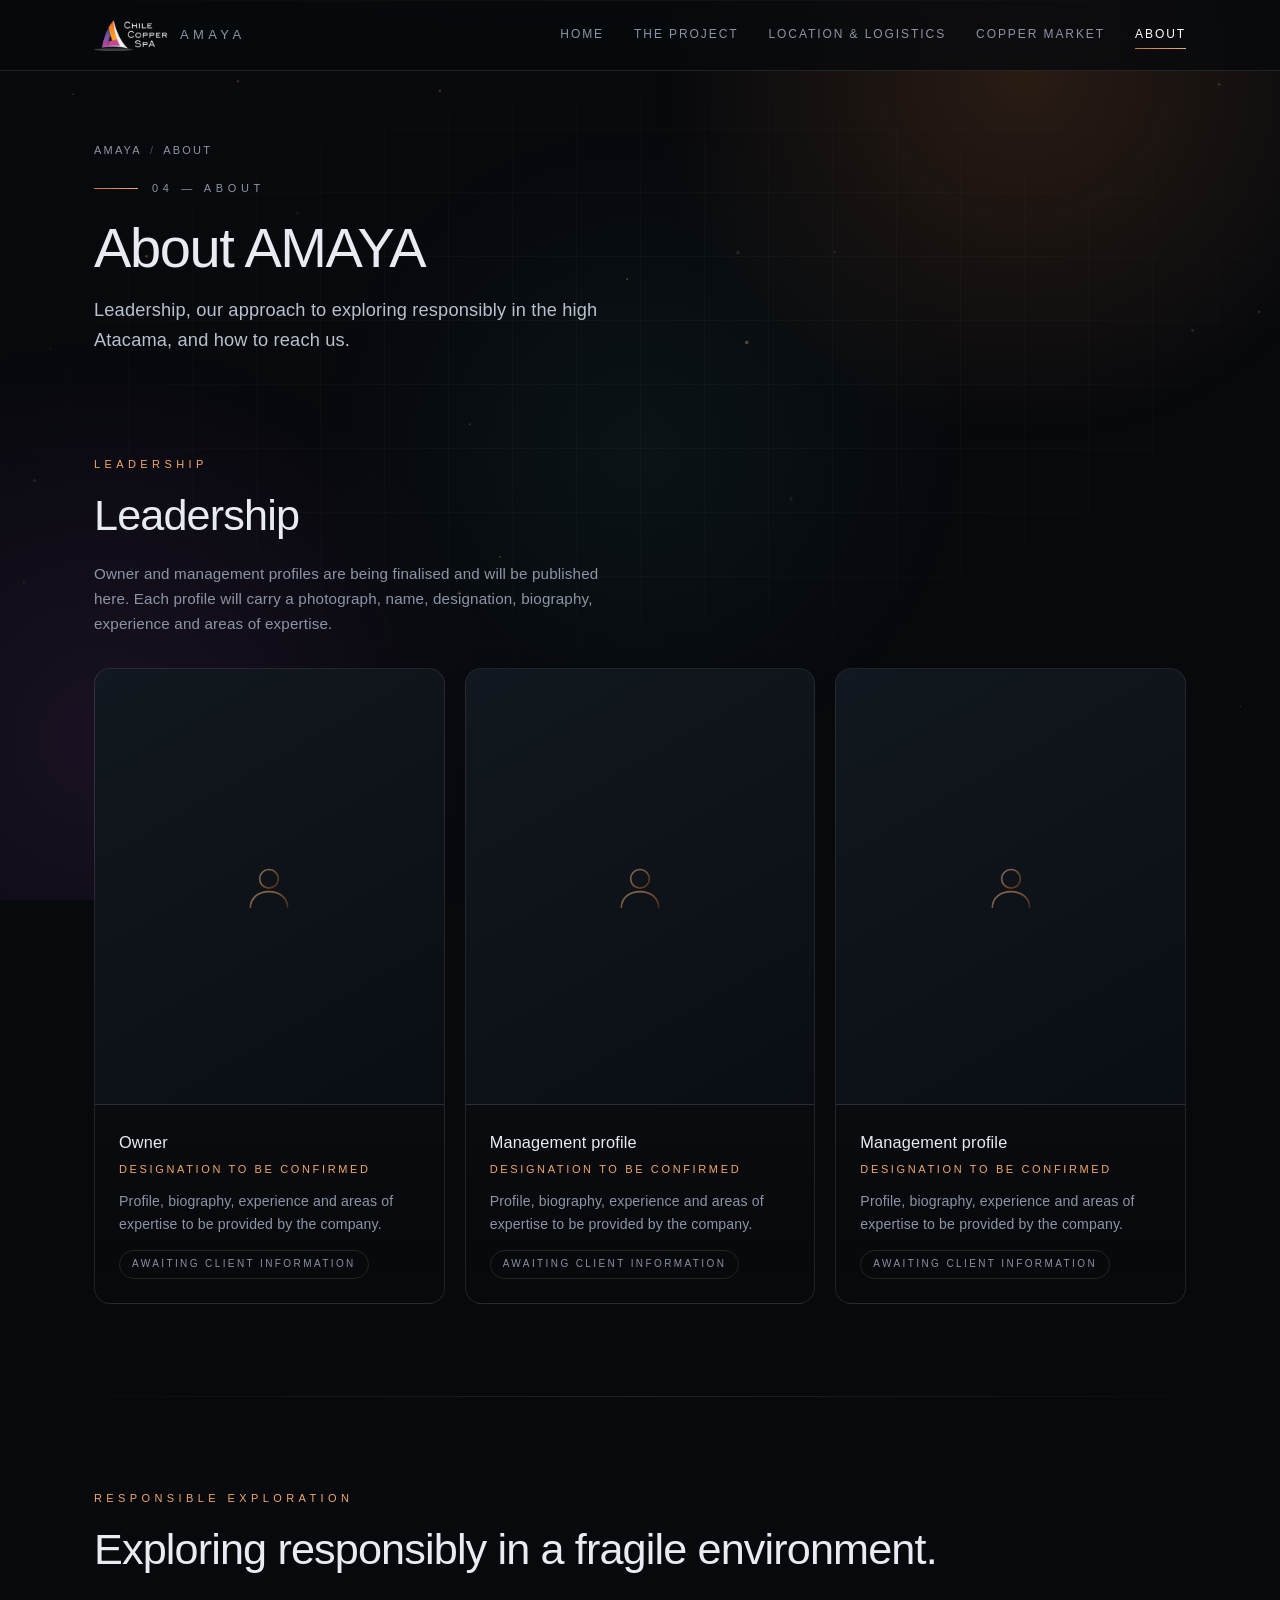
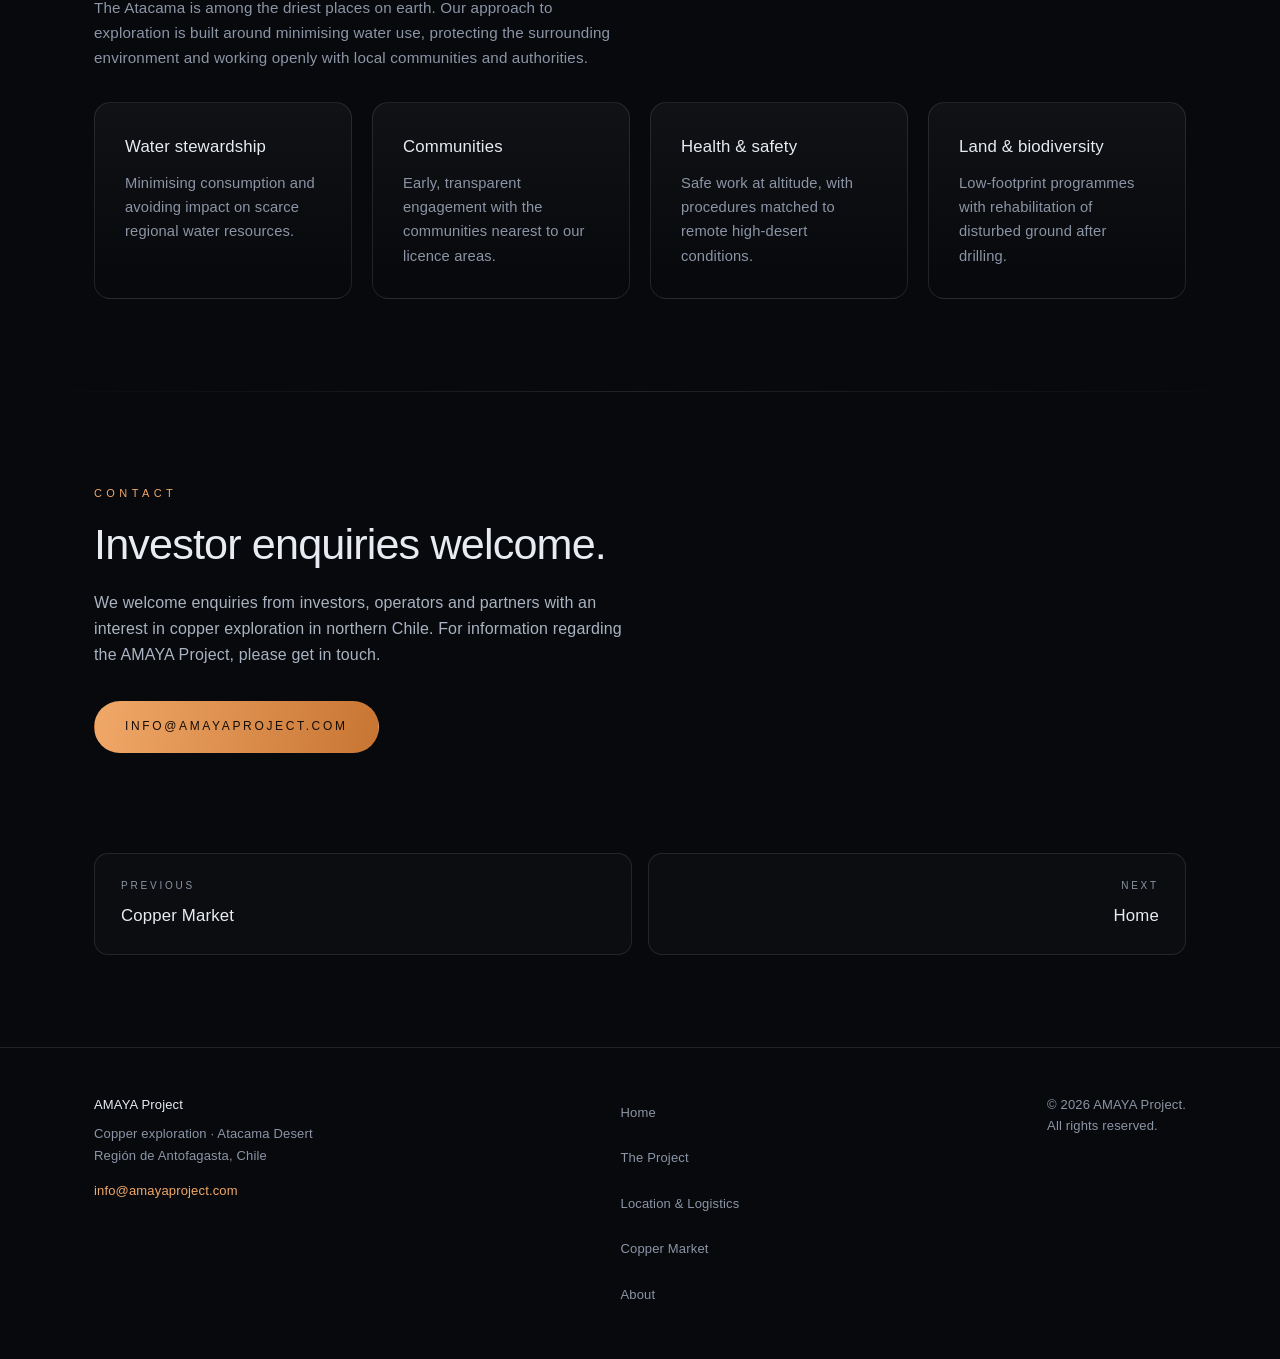
==== about.html @ d384a9d1 "Split into 5 pages and add mobile navigation Replaces the single long page (15,289px on mobile, ~19 " ====
<!DOCTYPE html>
<html lang="en">
<head>
<meta charset="UTF-8">
<meta name="viewport" content="width=device-width, initial-scale=1">
<title>About — Leadership & Contact | AMAYA</title>
<meta name="description" content="Leadership and management of the AMAYA copper exploration project, our approach to responsible exploration in the Atacama Desert, and investor contact details.">
<meta name="theme-color" content="#07090d">
<link rel="canonical" href="https://re1thraj97-tech.github.io/amaya-project-updated/about.html">
<link rel="icon" href="logo.png">
<meta property="og:type" content="website">
<meta property="og:site_name" content="AMAYA Project">
<meta property="og:title" content="About — Leadership & Contact | AMAYA">
<meta property="og:description" content="Leadership and management of the AMAYA copper exploration project, our approach to responsible exploration in the Atacama Desert, and investor contact details.">
<meta property="og:url" content="https://re1thraj97-tech.github.io/amaya-project-updated/about.html">
<meta property="og:image" content="https://re1thraj97-tech.github.io/amaya-project-updated/copper-band.jpg">
<meta property="og:locale" content="en">
<meta name="twitter:card" content="summary_large_image">
<meta name="twitter:title" content="About — Leadership & Contact | AMAYA">
<meta name="twitter:description" content="Leadership and management of the AMAYA copper exploration project, our approach to responsible exploration in the Atacama Desert, and investor contact details.">
<meta name="twitter:image" content="https://re1thraj97-tech.github.io/amaya-project-updated/copper-band.jpg">
<link rel="stylesheet" href="styles.css">
</head>
<body>

<a class="skip" href="#main">Skip to content</a>

<canvas id="dust" aria-hidden="true"></canvas>
<div class="glow" aria-hidden="true"></div>
<div class="grid" aria-hidden="true"></div>
<div class="scan" aria-hidden="true"></div>

<svg width="0" height="0" style="position:absolute" aria-hidden="true">
  <defs>
    <linearGradient id="cu" x1="0" y1="0" x2="1" y2="1">
      <stop offset="0%" stop-color="#f7c898"/><stop offset="35%" stop-color="#f0a868"/>
      <stop offset="65%" stop-color="#c87533"/><stop offset="100%" stop-color="#7a3f18"/>
    </linearGradient>
    <linearGradient id="cu2" x1="0" y1="1" x2="1" y2="0">
      <stop offset="0%" stop-color="#8a4a1e"/><stop offset="50%" stop-color="#c87533"/><stop offset="100%" stop-color="#f7c898"/>
    </linearGradient>
    <radialGradient id="core" cx="38%" cy="32%">
      <stop offset="0%" stop-color="#ffe3c4"/><stop offset="42%" stop-color="#f0a868"/>
      <stop offset="78%" stop-color="#b9682c"/><stop offset="100%" stop-color="#5e2f10"/>
    </radialGradient>
    <linearGradient id="sweepg" x1="0" y1="0" x2="1" y2="0">
      <stop offset="0%" stop-color="#4fbfa8" stop-opacity="0"/>
      <stop offset="72%" stop-color="#4fbfa8" stop-opacity=".13"/>
      <stop offset="100%" stop-color="#9fffe9" stop-opacity=".45"/>
    </linearGradient>
  </defs>
</svg>
<header>
  <div class="wrap nav">
    <a class="brand" href="index.html" aria-label="AMAYA Project — home"><img src="logo.png" alt="AMAYA Project logo" width="110" height="32"><span>Amaya</span></a>
    <button class="burger" id="burger" type="button" aria-expanded="false" aria-controls="menu" aria-label="Open navigation menu">
      <span></span><span></span><span></span>
    </button>
    <ul id="menu">
      <li><a href="index.html">Home</a></li>
      <li><a href="project.html">The Project</a></li>
      <li><a href="location.html">Location &amp; Logistics</a></li>
      <li><a href="market.html">Copper Market</a></li>
      <li><a href="about.html" aria-current="page">About</a></li>
    </ul>
  </div>
  <div id="prog" aria-hidden="true"></div>
</header>

<main id="main">

  <section class="phead">
    <div class="wrap">
      <nav class="crumbs" aria-label="Breadcrumb">
        <a href="index.html">Amaya</a><span>/</span>About
      </nav>
      <p class="eyebrow rise">04 &mdash; About</p>
      <h1 class="rise">About AMAYA</h1>
      <p class="lead rise">Leadership, our approach to exploring responsibly in the high Atacama, and how to reach us.</p>
    </div>
  </section>

  <section id="leadership" aria-labelledby="h2-lead">
    <div class="wrap">
      <p class="tag rise">Leadership</p>
      <h2 class="rise" id="h2-lead">Leadership</h2>
      <p class="sub rise">Owner and management profiles are being finalised and will be published here. Each profile will carry a photograph, name, designation, biography, experience and areas of expertise.</p>
      <div class="people">
        <article class="person rise">
          <div class="portrait">
            <img src="leader-1.jpg" alt="" loading="lazy" decoding="async">
            <svg viewBox="0 0 48 48" fill="none" stroke="url(#cu)" stroke-width="1.4" aria-hidden="true">
              <circle cx="24" cy="17" r="8"/><path d="M8 42c0-8.8 7.2-14 16-14s16 5.2 16 14"/>
            </svg>
          </div>
          <div class="info">
            <h3>Owner</h3><p class="role">Designation to be confirmed</p>
            <p>Profile, biography, experience and areas of expertise to be provided by the company.</p>
            <span class="pending">Awaiting client information</span>
          </div>
        </article>
        <article class="person rise">
          <div class="portrait">
            <img src="leader-2.jpg" alt="" loading="lazy" decoding="async">
            <svg viewBox="0 0 48 48" fill="none" stroke="url(#cu)" stroke-width="1.4" aria-hidden="true">
              <circle cx="24" cy="17" r="8"/><path d="M8 42c0-8.8 7.2-14 16-14s16 5.2 16 14"/>
            </svg>
          </div>
          <div class="info">
            <h3>Management profile</h3><p class="role">Designation to be confirmed</p>
            <p>Profile, biography, experience and areas of expertise to be provided by the company.</p>
            <span class="pending">Awaiting client information</span>
          </div>
        </article>
        <article class="person rise">
          <div class="portrait">
            <img src="leader-3.jpg" alt="" loading="lazy" decoding="async">
            <svg viewBox="0 0 48 48" fill="none" stroke="url(#cu)" stroke-width="1.4" aria-hidden="true">
              <circle cx="24" cy="17" r="8"/><path d="M8 42c0-8.8 7.2-14 16-14s16 5.2 16 14"/>
            </svg>
          </div>
          <div class="info">
            <h3>Management profile</h3><p class="role">Designation to be confirmed</p>
            <p>Profile, biography, experience and areas of expertise to be provided by the company.</p>
            <span class="pending">Awaiting client information</span>
          </div>
        </article>
      </div>
    </div>
  </section>

  <div class="divider"></div>

  <section id="responsible" aria-labelledby="h2-resp">
    <div class="wrap">
      <p class="tag rise">Responsible exploration</p>
      <h2 class="rise" id="h2-resp">Exploring responsibly in a fragile environment.</h2>
      <p class="sub rise">The Atacama is among the driest places on earth. Our approach to exploration is built around minimising water use, protecting the surrounding environment and working openly with local communities and authorities.</p>
      <div class="cards">
        <div class="card rise"><h3>Water stewardship</h3><p>Minimising consumption and avoiding impact on scarce regional water resources.</p></div>
        <div class="card rise"><h3>Communities</h3><p>Early, transparent engagement with the communities nearest to our licence areas.</p></div>
        <div class="card rise"><h3>Health &amp; safety</h3><p>Safe work at altitude, with procedures matched to remote high-desert conditions.</p></div>
        <div class="card rise"><h3>Land &amp; biodiversity</h3><p>Low-footprint programmes with rehabilitation of disturbed ground after drilling.</p></div>
      </div>
    </div>
  </section>

  <div class="divider"></div>

  <section id="contact" aria-labelledby="h2-con">
    <div class="wrap">
      <p class="tag rise">Contact</p>
      <h2 class="rise" id="h2-con">Investor enquiries welcome.</h2>
      <p class="body rise">We welcome enquiries from investors, operators and partners with an interest in copper exploration in northern Chile. For information regarding the AMAYA Project, please get in touch.</p>
      <div class="btns rise"><a class="cta solid" href="mailto:info@amayaproject.com">info@amayaproject.com</a></div>
    </div>
  </section>

<section style="padding-top:0"><div class="wrap"><div class="pager">
  <a class="prev" href="market.html"><small>Previous</small><b>Copper Market</b></a>
  <a class="next" href="index.html"><small>Next</small><b>Home</b></a>
</div></div></section>
</main>

<footer>
  <div class="wrap foot">
    <div>
      <div style="color:var(--txt);margin-bottom:8px">AMAYA Project</div>
      <div>Copper exploration &middot; Atacama Desert<br>Regi&oacute;n de Antofagasta, Chile</div>
      <div style="margin-top:14px"><a href="mailto:info@amayaproject.com" style="color:var(--cu-lt)">info@amayaproject.com</a></div>
    </div>
    <nav class="foot-links" aria-label="Footer">
        <a href="index.html">Home</a>
        <a href="project.html">The Project</a>
        <a href="location.html">Location &amp; Logistics</a>
        <a href="market.html">Copper Market</a>
        <a href="about.html">About</a>
    </nav>
    <div>&copy; <span id="yr">2026</span> AMAYA Project.<br>All rights reserved.</div>
  </div>
</footer>

<script type="application/ld+json">
{
  "@context": "https://schema.org",
  "@graph": [
    {
      "@type": "WebSite",
      "@id": "https://re1thraj97-tech.github.io/amaya-project-updated/#website",
      "url": "https://re1thraj97-tech.github.io/amaya-project-updated/",
      "name": "AMAYA Project",
      "description": "AMAYA is a copper exploration project in the Atacama Desert, Chile, comprising 9 copper concessions covering 2,353 hectares (5,814 acres).",
      "inLanguage": "en"
    },
    {
      "@type": "Organization",
      "@id": "https://re1thraj97-tech.github.io/amaya-project-updated/#organization",
      "name": "AMAYA Project",
      "url": "https://re1thraj97-tech.github.io/amaya-project-updated/",
      "logo": "https://re1thraj97-tech.github.io/amaya-project-updated/logo.png",
      "email": "info@amayaproject.com",
      "description": "Copper exploration project in the Atacama Desert, Región de Antofagasta, Chile.",
      "address": {
        "@type": "PostalAddress",
        "addressRegion": "Región de Antofagasta",
        "addressCountry": "CL"
      }
    },
    {
      "@type": "WebPage",
      "@id": "https://re1thraj97-tech.github.io/amaya-project-updated/about.html#webpage",
      "url": "https://re1thraj97-tech.github.io/amaya-project-updated/about.html",
      "name": "About — Leadership & Contact | AMAYA",
      "isPartOf": {
        "@id": "https://re1thraj97-tech.github.io/amaya-project-updated/#website"
      },
      "about": {
        "@id": "https://re1thraj97-tech.github.io/amaya-project-updated/#organization"
      },
      "description": "Leadership, responsible exploration approach and investor contact details for the AMAYA copper exploration project in the Atacama Desert, Chile.",
      "inLanguage": "en"
    },
    {
      "@type": "BreadcrumbList",
      "@id": "https://re1thraj97-tech.github.io/amaya-project-updated/about.html#breadcrumb",
      "itemListElement": [
        {
          "@type": "ListItem",
          "position": 1,
          "name": "Amaya",
          "item": "https://re1thraj97-tech.github.io/amaya-project-updated/"
        },
        {
          "@type": "ListItem",
          "position": 2,
          "name": "About",
          "item": "https://re1thraj97-tech.github.io/amaya-project-updated/about.html"
        }
      ]
    }
  ]
}
</script>
<script src="app.js" defer></script>
</body>
</html>
---- styles.css ----
:root{
  --bg:#07090d;
  --line:rgba(255,255,255,.10);
  --line-2:rgba(255,255,255,.16);
  --txt:#e8ecf2;
  --muted:#8c95a6;
  --cu:#c87533;
  --cu-lt:#f0a868;
  --cu-dk:#8a4a1e;
  --patina:#4fbfa8;
  --max:1140px;
}
*{margin:0;padding:0;box-sizing:border-box}
html{scroll-behavior:smooth;-webkit-text-size-adjust:100%}
body{
  background:var(--bg);color:var(--txt);
  font-family:"Inter","Helvetica Neue",Helvetica,Arial,system-ui,sans-serif;
  font-weight:300;line-height:1.65;letter-spacing:.01em;overflow-x:hidden;
}
img,svg{display:block;max-width:100%}
a{color:inherit;text-decoration:none}
.wrap{width:100%;max-width:var(--max);margin:0 auto;padding:0 24px}
:focus-visible{outline:2px solid var(--cu-lt);outline-offset:3px}
.skip{position:absolute;left:-9999px;top:0;z-index:200;background:#111;padding:12px 18px;border-radius:0 0 8px 0}
.skip:focus{left:0}

/* ================= ambient layers ================= */
#dust{position:fixed;inset:0;z-index:0;pointer-events:none;opacity:.55}
.glow{
  position:fixed;inset:0;z-index:0;pointer-events:none;
  background:
    radial-gradient(600px 600px at 80% 8%, rgba(200,117,51,.18), transparent 62%),
    radial-gradient(640px 640px at 8% 82%, rgba(166,78,192,.12), transparent 62%),
    radial-gradient(500px 500px at 50% 50%, rgba(79,191,168,.06), transparent 65%);
}
.grid{
  position:fixed;inset:0;z-index:0;pointer-events:none;opacity:.28;
  background-image:linear-gradient(var(--line) 1px,transparent 1px),
                   linear-gradient(90deg,var(--line) 1px,transparent 1px);
  background-size:64px 64px;
  mask-image:radial-gradient(ellipse 92% 62% at 50% 40%,#000 22%,transparent 78%);
  -webkit-mask-image:radial-gradient(ellipse 92% 62% at 50% 40%,#000 22%,transparent 78%);
}
.scan{
  position:fixed;left:0;right:0;top:0;height:1px;z-index:0;pointer-events:none;
  background:linear-gradient(90deg,transparent,rgba(240,168,104,.55),transparent);
  animation:scan 9s linear infinite;
}
@keyframes scan{0%{transform:translateY(0);opacity:0}8%{opacity:1}92%{opacity:1}100%{transform:translateY(100vh);opacity:0}}
main,header,footer{position:relative;z-index:1}

/* ================= nav ================= */
header{
  position:sticky;top:0;z-index:60;
  backdrop-filter:blur(14px);-webkit-backdrop-filter:blur(14px);
  background:rgba(7,9,13,.78);border-bottom:1px solid var(--line);
}
.nav{display:flex;align-items:center;justify-content:space-between;height:70px;gap:20px}
.brand{display:flex;align-items:center;gap:12px;flex:none}
.brand img{height:32px;width:auto}
.brand span{font-size:13px;letter-spacing:.34em;text-transform:uppercase;color:var(--muted)}
.nav ul{display:flex;gap:30px;list-style:none;font-size:12px;letter-spacing:.16em;text-transform:uppercase;color:var(--muted)}
.nav ul a{position:relative;transition:color .25s;white-space:nowrap;display:block;padding:4px 0}
.nav ul a::after{content:"";position:absolute;left:0;bottom:0;height:1px;width:0;background:linear-gradient(90deg,var(--cu),var(--cu-lt));transition:width .35s}
.nav ul a:hover{color:#fff}
.nav ul a:hover::after{width:100%}
.nav ul a[aria-current="page"]{color:#fff}
.nav ul a[aria-current="page"]::after{width:100%}
#prog{position:absolute;left:0;bottom:-1px;height:2px;width:0;background:linear-gradient(90deg,var(--cu-dk),var(--cu),var(--cu-lt));box-shadow:0 0 12px rgba(240,168,104,.6)}

/* hamburger */
.burger{
  display:none;width:46px;height:46px;flex:none;border:1px solid var(--line-2);border-radius:12px;
  background:transparent;cursor:pointer;position:relative;transition:border-color .3s,background .3s;
}
.burger:hover{border-color:rgba(200,117,51,.6);background:rgba(200,117,51,.08)}
.burger span{
  position:absolute;left:13px;width:20px;height:1.5px;background:var(--txt);border-radius:2px;
  transition:transform .32s cubic-bezier(.22,.8,.3,1),opacity .2s;
}
.burger span:nth-child(1){top:16px}
.burger span:nth-child(2){top:22px}
.burger span:nth-child(3){top:28px}
.burger[aria-expanded="true"] span:nth-child(1){transform:translateY(6px) rotate(45deg)}
.burger[aria-expanded="true"] span:nth-child(2){opacity:0}
.burger[aria-expanded="true"] span:nth-child(3){transform:translateY(-6px) rotate(-45deg)}

@media(max-width:1000px){
  .burger{display:block}
  .nav ul{
    position:fixed;inset:70px 0 0;display:flex;flex-direction:column;gap:0;
    background:rgba(7,9,13,.97);backdrop-filter:blur(20px);-webkit-backdrop-filter:blur(20px);
    padding:18px 0 40px;overflow-y:auto;
    opacity:0;visibility:hidden;transform:translateY(-10px);
    transition:opacity .3s,transform .3s,visibility .3s;
  }
  .nav ul.open{opacity:1;visibility:visible;transform:none}
  .nav ul li{border-bottom:1px solid var(--line)}
  .nav ul li:first-child{border-top:1px solid var(--line)}
  .nav ul a{
    padding:20px 24px;font-size:13px;letter-spacing:.2em;
    display:flex;align-items:center;justify-content:space-between;min-height:56px;
  }
  .nav ul a::after{display:none}
  .nav ul a[aria-current="page"]{color:var(--cu-lt);background:rgba(200,117,51,.07)}
  .nav ul a::before{
    content:"";width:6px;height:6px;border-right:1px solid var(--cu-lt);border-top:1px solid var(--cu-lt);
    transform:rotate(45deg);order:2;opacity:.6;
  }
  body.nav-open{overflow:hidden}
}

/* ================= hero ================= */
.hero{padding:76px 0 60px}
.hero-in{display:grid;grid-template-columns:1.12fr .88fr;gap:50px;align-items:center;width:100%}
@media(max-width:900px){.hero-in{grid-template-columns:1fr;gap:32px}.hero{padding:48px 0 36px}}

.eyebrow{font-size:11px;letter-spacing:.42em;text-transform:uppercase;color:var(--muted);display:flex;align-items:center;gap:14px;margin-bottom:22px}
.eyebrow::before{content:"";width:44px;height:1px;background:linear-gradient(90deg,var(--cu),var(--cu-lt));flex:none}
h1{font-size:clamp(2.4rem,7vw,4.8rem);font-weight:200;line-height:1.03;letter-spacing:-.025em}
h1 em{
  font-style:normal;
  background:linear-gradient(100deg,var(--cu-dk),var(--cu),var(--cu-lt),var(--cu));
  background-size:300% 100%;
  -webkit-background-clip:text;background-clip:text;color:transparent;
  animation:sheen 7s ease-in-out infinite;
}
@keyframes sheen{0%,100%{background-position:0% 50%}50%{background-position:100% 50%}}
.hero-sub{margin-top:16px;font-size:clamp(.85rem,1.7vw,1rem);letter-spacing:.18em;text-transform:uppercase;color:var(--cu-lt);font-weight:300}
.lead{margin-top:20px;max-width:56ch;font-size:clamp(1rem,2.1vw,1.14rem);color:#b9c1ce}
.btns{display:flex;gap:14px;flex-wrap:wrap;margin-top:32px}
.cta{
  display:inline-block;padding:15px 30px;border:1px solid var(--line-2);border-radius:999px;
  font-size:12px;letter-spacing:.22em;text-transform:uppercase;min-height:48px;
  transition:border-color .3s,background .3s,transform .3s,box-shadow .3s;
}
.cta:hover{border-color:rgba(200,117,51,.7);background:rgba(200,117,51,.09);transform:translateY(-2px);box-shadow:0 10px 30px -12px rgba(200,117,51,.6)}
.cta.solid{border-color:transparent;color:#160d06;font-weight:500;background:linear-gradient(100deg,var(--cu-lt),var(--cu))}
.cta.solid:hover{box-shadow:0 12px 34px -10px rgba(240,168,104,.75)}

/* page header (subpages) */
.phead{padding:70px 0 8px}
@media(max-width:860px){.phead{padding:44px 0 4px}}
.phead h1{font-size:clamp(2rem,5.4vw,3.5rem)}
.phead .lead{margin-top:18px}
.crumbs{font-size:11px;letter-spacing:.2em;text-transform:uppercase;color:var(--muted);margin-bottom:20px}
.crumbs a:hover{color:var(--cu-lt)}
.crumbs span{margin:0 8px;opacity:.5}

/* ===== photographic media ===== */
.media{position:relative;border-radius:18px;overflow:hidden;border:1px solid var(--line);background:#0a0d13}
.media img{width:100%;height:100%;object-fit:cover;transition:transform 1.2s cubic-bezier(.22,.8,.3,1)}
.media::after{content:"";position:absolute;inset:0;pointer-events:none;
  background:linear-gradient(180deg,rgba(7,9,13,.05),rgba(7,9,13,.55)),
             radial-gradient(120% 90% at 50% 0%,rgba(200,117,51,.14),transparent 60%)}
.media:hover img{transform:scale(1.05)}
.media .cap{position:absolute;left:20px;bottom:16px;z-index:2;font-size:10px;letter-spacing:.34em;
  text-transform:uppercase;color:rgba(255,255,255,.72)}
.media .cap::before{content:"";display:inline-block;width:22px;height:1px;background:var(--cu-lt);
  vertical-align:middle;margin-right:10px}

/* ===== hero scanner ===== */
.scanner{position:relative;margin:0;border-radius:18px;overflow:hidden;
  border:1px solid rgba(200,117,51,.20);background:radial-gradient(120% 100% at 50% 0%,#0d1219,#070a0e 70%)}
.scanner canvas{display:block;width:100%;height:auto}
.hud{position:absolute;inset:0;pointer-events:none;font-size:10px;letter-spacing:.22em;text-transform:uppercase}
.hud-top{position:absolute;top:16px;left:18px;right:18px;display:flex;align-items:center;gap:10px;color:rgba(255,255,255,.6)}
.hud-top b{margin-left:auto;font-weight:400;color:var(--cu-lt);letter-spacing:.16em}
.hud .dot{width:6px;height:6px;border-radius:50%;background:#4fbfa8;box-shadow:0 0 10px #4fbfa8;animation:blink 2.4s ease-in-out infinite;flex:none}
@keyframes blink{0%,100%{opacity:1}50%{opacity:.25}}
.hud-bot{position:absolute;left:18px;right:18px;bottom:16px;display:flex;gap:26px;flex-wrap:wrap}
.hud-bot small{display:block;color:rgba(255,255,255,.42);font-size:9px;letter-spacing:.24em}
.hud-bot b{font-weight:400;font-size:13px;letter-spacing:.08em;text-transform:none;color:#e8ecf2}
.hud-bot .hot{color:var(--cu-lt)}
.hud .c{position:absolute;width:16px;height:16px;border:1px solid rgba(200,117,51,.55)}
.hud .tl{top:10px;left:10px;border-right:0;border-bottom:0}
.hud .tr{top:10px;right:10px;border-left:0;border-bottom:0}
.hud .bl{bottom:10px;left:10px;border-right:0;border-top:0}
.hud .br{bottom:10px;right:10px;border-left:0;border-top:0}
@media(max-width:900px){.hud-bot{gap:16px}.hud-top b{display:none}}

/* band */
.band{position:relative;height:clamp(200px,36vw,360px);overflow:hidden;border-block:1px solid var(--line)}
.band img{position:absolute;inset:0;width:100%;height:130%;object-fit:cover;will-change:transform}
.band .veil{position:absolute;inset:0;
  background:linear-gradient(90deg,rgba(7,9,13,.92),rgba(7,9,13,.42) 55%,rgba(7,9,13,.86)),
             radial-gradient(80% 100% at 50% 100%,rgba(200,117,51,.16),transparent 70%)}
.band .band-txt{position:absolute;inset:0;display:grid;place-items:center;text-align:center;padding:0 24px}
.band p.big{font-size:clamp(1.2rem,3.2vw,2.1rem);font-weight:200;letter-spacing:-.01em;max-width:22ch;line-height:1.22}
.band .k{display:block;font-size:11px;letter-spacing:.42em;text-transform:uppercase;color:var(--cu-lt);margin-bottom:12px}

.pulse{animation:pulse 4s ease-in-out infinite}
@keyframes pulse{0%,100%{opacity:.35}50%{opacity:1}}

/* ================= stats ================= */
.stats{display:grid;grid-template-columns:repeat(auto-fit,minmax(168px,1fr));gap:1px;background:var(--line);border-block:1px solid var(--line)}
.stat{background:var(--bg);padding:32px 22px;position:relative;overflow:hidden}
.stat::before{content:"";position:absolute;left:0;top:0;height:2px;width:0;background:linear-gradient(90deg,var(--cu),transparent);transition:width .9s ease}
.stat.in::before{width:100%}
.stat b{display:block;font-size:clamp(1.7rem,4.2vw,2.6rem);font-weight:200;letter-spacing:-.02em;
  background:linear-gradient(180deg,#fff,#f0a868);-webkit-background-clip:text;background-clip:text;color:transparent}
.stat small{display:block;margin-top:8px;font-size:11px;letter-spacing:.2em;text-transform:uppercase;color:var(--muted)}
@media(max-width:520px){.stats{grid-template-columns:1fr 1fr}.stat{padding:24px 16px}}

/* ================= sections ================= */
section{padding:92px 0}
@media(max-width:860px){section{padding:58px 0}}
.tag{font-size:11px;letter-spacing:.4em;text-transform:uppercase;color:var(--cu-lt);margin-bottom:18px}
h2{font-size:clamp(1.7rem,4.1vw,2.7rem);font-weight:200;letter-spacing:-.02em;line-height:1.15;margin-bottom:20px}
h3{font-weight:400}
.sub{color:var(--muted);font-size:.95rem;margin-bottom:32px;max-width:62ch}
p.body{color:#aab3c1;max-width:62ch;margin-bottom:18px}
.split{display:grid;grid-template-columns:1fr 1fr;gap:56px;align-items:center}
@media(max-width:860px){.split{grid-template-columns:1fr;gap:34px}}

/* cards */
.cards{display:grid;grid-template-columns:repeat(auto-fit,minmax(250px,1fr));gap:20px;margin-top:14px}
.card{
  position:relative;border:1px solid var(--line);border-radius:16px;padding:30px;overflow:hidden;
  background:linear-gradient(180deg,rgba(255,255,255,.04),rgba(255,255,255,0));
  transition:border-color .35s,transform .35s;
}
.card::after{
  content:"";position:absolute;inset:-1px;border-radius:16px;pointer-events:none;opacity:0;transition:opacity .4s;
  background:radial-gradient(360px 200px at var(--mx,50%) var(--my,0%),rgba(200,117,51,.20),transparent 70%);
}
.card:hover{border-color:rgba(200,117,51,.45);transform:translateY(-5px)}
.card:hover::after{opacity:1}
.card .ico{width:40px;height:40px;margin-bottom:18px}
.card h3{font-size:1.05rem;margin-bottom:10px}
.card p{font-size:.92rem;color:var(--muted)}
.dist{font-size:11px;letter-spacing:.2em;text-transform:uppercase;color:var(--cu-lt);margin-top:16px}
.card-img{height:150px;margin:-30px -30px 24px;overflow:hidden;position:relative}
.card-img img{width:100%;height:100%;object-fit:cover;opacity:.62;transition:opacity .45s,transform .9s}
.card:hover .card-img img{opacity:.9;transform:scale(1.06)}
.card-img::after{content:"";position:absolute;inset:0;background:linear-gradient(180deg,transparent,rgba(7,9,13,.95))}
.slot{background:linear-gradient(135deg,#0f141d,#0a0e15),radial-gradient(120% 90% at 30% 20%,rgba(200,117,51,.22),transparent 60%)}
.slot img[data-missing]{display:none}

.divider{height:1px;background:linear-gradient(90deg,transparent,var(--line),transparent)}

/* ===== section nav cards (home) ===== */
.navcards{display:grid;grid-template-columns:repeat(auto-fit,minmax(250px,1fr));gap:20px;margin-top:10px}
.navcard{
  display:block;border:1px solid var(--line);border-radius:16px;padding:32px 28px;
  background:linear-gradient(180deg,rgba(255,255,255,.04),rgba(255,255,255,0));
  transition:border-color .35s,transform .35s,background .35s;
}
.navcard:hover{border-color:rgba(200,117,51,.5);transform:translateY(-5px);background:linear-gradient(180deg,rgba(200,117,51,.10),rgba(255,255,255,0))}
.navcard .n{font-size:11px;letter-spacing:.3em;text-transform:uppercase;color:var(--cu-lt);margin-bottom:14px}
.navcard h3{font-size:1.2rem;font-weight:300;margin-bottom:10px}
.navcard p{font-size:.9rem;color:var(--muted);margin-bottom:18px}
.navcard .go{font-size:11px;letter-spacing:.24em;text-transform:uppercase;color:var(--cu-lt);display:flex;align-items:center;gap:8px}
.navcard .go::after{content:"";width:7px;height:7px;border-right:1px solid var(--cu-lt);border-top:1px solid var(--cu-lt);transform:rotate(45deg);transition:transform .3s}
.navcard:hover .go::after{transform:rotate(45deg) translate(3px,-3px)}

/* ===== KEY FIGURE ROW ===== */
.figrow{display:grid;grid-template-columns:repeat(3,1fr);gap:20px;margin:0 0 40px}
@media(max-width:760px){.figrow{grid-template-columns:1fr;gap:14px}}
.fig{
  border:1px solid var(--line);border-radius:16px;padding:30px 26px;text-align:center;
  background:linear-gradient(180deg,rgba(255,255,255,.045),rgba(255,255,255,0));
  transition:border-color .35s;
}
.fig:hover{border-color:rgba(200,117,51,.42)}
.fig b{display:block;font-size:clamp(2.1rem,5.6vw,3.2rem);font-weight:200;line-height:1;letter-spacing:-.03em;
  background:linear-gradient(180deg,#fff,#f0a868);-webkit-background-clip:text;background-clip:text;color:transparent}
.fig small{display:block;margin-top:12px;font-size:11px;letter-spacing:.26em;text-transform:uppercase;color:var(--muted)}

/* ===== DATA TABLE ===== */
.tablewrap{border:1px solid var(--line);border-radius:16px;overflow:hidden;background:rgba(255,255,255,.02)}
table.data{width:100%;border-collapse:collapse;font-variant-numeric:tabular-nums}
table.data caption{text-align:left;padding:22px 26px 0;color:var(--muted);font-size:11px;letter-spacing:.26em;text-transform:uppercase}
table.data th,table.data td{padding:16px 26px;text-align:left;border-bottom:1px solid var(--line);font-weight:300}
table.data thead th{
  font-size:10.5px;letter-spacing:.28em;text-transform:uppercase;color:var(--muted);
  border-bottom:1px solid var(--line-2);padding-top:20px;padding-bottom:14px;
}
table.data td:last-child,table.data th:last-child{text-align:right}
table.data tbody tr{transition:background .3s}
table.data tbody tr:hover{background:rgba(200,117,51,.07)}
table.data td.name{letter-spacing:.06em}
table.data tfoot td{
  border-bottom:0;border-top:1px solid var(--line-2);
  font-size:1.02rem;letter-spacing:.1em;text-transform:uppercase;color:#fff;
  background:rgba(200,117,51,.10);padding-top:20px;padding-bottom:20px;
}
table.data tfoot td:last-child{color:var(--cu-lt);font-size:1.15rem}
@media(max-width:640px){
  table.data caption{padding:20px 20px 0}
  table.data thead{position:absolute;width:1px;height:1px;overflow:hidden;clip:rect(0,0,0,0)}
  table.data tr{display:flex;justify-content:space-between;align-items:baseline;gap:16px;padding:14px 20px;border-bottom:1px solid var(--line)}
  table.data td{display:block;padding:0;border:0}
  table.data td:last-child{color:var(--cu-lt)}
  table.data tfoot tr{background:rgba(200,117,51,.10);border-bottom:0;border-top:1px solid var(--line-2);padding:18px 20px}
  table.data tfoot td{background:none;padding:0}
}

/* ===== SPEC LIST ===== */
.spec{border-top:1px solid var(--line)}
.spec div{display:flex;justify-content:space-between;gap:24px;padding:16px 0;border-bottom:1px solid var(--line)}
.spec dt{color:var(--muted);font-size:11px;letter-spacing:.22em;text-transform:uppercase;padding-top:3px}
.spec dd{text-align:right;font-weight:300}
@media(max-width:520px){.spec div{flex-direction:column;gap:4px}.spec dd{text-align:left}}

/* ===== LOGISTICS ===== */
.logi{display:grid;grid-template-columns:repeat(3,1fr);gap:20px;margin-top:8px}
@media(max-width:820px){.logi{grid-template-columns:1fr}}
.logi .card{padding:32px 28px}
.logi .big{display:block;font-size:clamp(1.8rem,4.6vw,2.4rem);font-weight:200;line-height:1.1;margin:14px 0 6px;
  background:linear-gradient(180deg,#fff,#f0a868);-webkit-background-clip:text;background-clip:text;color:transparent}
.logi .lbl{font-size:11px;letter-spacing:.28em;text-transform:uppercase;color:var(--cu-lt)}
.logi .note{font-size:.86rem;color:var(--muted);margin-top:10px}
.src{font-size:11.5px;color:#8891a1;margin-top:26px;line-height:1.75;max-width:70ch}

/* ===== COPPER MARKET ===== */
.market{
  border:1px solid var(--line);border-radius:20px;padding:44px 40px;
  background:linear-gradient(140deg,rgba(200,117,51,.13),rgba(255,255,255,.02) 55%);
  display:grid;grid-template-columns:1fr 1fr;gap:40px;align-items:center;
}
@media(max-width:820px){.market{grid-template-columns:1fr;padding:30px 24px;gap:24px}}
.price{font-size:clamp(2.4rem,7vw,4rem);font-weight:200;line-height:1;letter-spacing:-.03em;
  background:linear-gradient(180deg,#fff,#f0a868);-webkit-background-clip:text;background-clip:text;color:transparent}
.price-unit{margin-top:14px;font-size:12px;letter-spacing:.3em;text-transform:uppercase;color:var(--cu-lt)}
.price-meta{margin-top:8px;font-size:11px;letter-spacing:.16em;text-transform:uppercase;color:var(--muted)}

/* ===== LEADERSHIP ===== */
.people{display:grid;grid-template-columns:repeat(auto-fit,minmax(240px,1fr));gap:20px;margin-top:10px}
.person{border:1px solid var(--line);border-radius:16px;overflow:hidden;background:linear-gradient(180deg,rgba(255,255,255,.04),rgba(255,255,255,0));transition:border-color .35s,transform .35s}
.person:hover{border-color:rgba(200,117,51,.4);transform:translateY(-4px)}
.portrait{aspect-ratio:4/5;display:grid;place-items:center;position:relative;
  background:linear-gradient(150deg,#12181f,#0a0e14);border-bottom:1px solid var(--line)}
.portrait img{position:absolute;inset:0;width:100%;height:100%;object-fit:cover}
.portrait img[data-missing]{display:none}
.portrait svg{width:56px;height:56px;opacity:.5}
.person .info{padding:24px}
.person h3{font-size:1.02rem;margin-bottom:4px}
.person .role{font-size:11px;letter-spacing:.24em;text-transform:uppercase;color:var(--cu-lt);margin-bottom:12px}
.person p{font-size:.88rem;color:var(--muted)}
.pending{display:inline-block;margin-top:14px;font-size:10px;letter-spacing:.24em;text-transform:uppercase;
  color:#8891a1;border:1px solid var(--line);border-radius:999px;padding:5px 12px}

/* geology strata */
.strata svg{width:100%;height:auto}
.vein{stroke-dasharray:1200;stroke-dashoffset:1200;transition:stroke-dashoffset 2.4s ease .2s}
.sweep{opacity:0}
.strata.in .sweep{opacity:1;animation:sweep 5.5s cubic-bezier(.5,0,.5,1) infinite}
@keyframes sweep{0%{transform:translateX(0)}55%,100%{transform:translateX(334px)}}
.in .vein,.strata.in .vein{stroke-dashoffset:0}

/* timeline */
.tl{position:relative;margin-top:34px;padding-left:34px}
.tl::before{content:"";position:absolute;left:7px;top:6px;bottom:6px;width:1px;background:linear-gradient(180deg,var(--cu),rgba(200,117,51,.1))}
.tl li{list-style:none;position:relative;padding-bottom:30px}
.tl li::before{content:"";position:absolute;left:-31px;top:8px;width:9px;height:9px;border-radius:50%;background:var(--cu);box-shadow:0 0 0 4px rgba(200,117,51,.16)}
.tl h3{font-size:1rem;margin-bottom:6px}
.tl p{color:var(--muted);font-size:.92rem;max-width:56ch}

/* note box */
.note-box{border:1px solid var(--line);border-left:2px solid var(--cu);border-radius:0 12px 12px 0;
  padding:20px 24px;margin-top:32px;color:var(--muted);font-size:.86rem;max-width:74ch;background:rgba(255,255,255,.02)}

/* next-page pager */
.pager{display:grid;grid-template-columns:1fr 1fr;gap:16px;margin-top:8px}
@media(max-width:640px){.pager{grid-template-columns:1fr}}
.pager a{
  border:1px solid var(--line);border-radius:14px;padding:24px 26px;
  transition:border-color .3s,background .3s;background:rgba(255,255,255,.02);
}
.pager a:hover{border-color:rgba(200,117,51,.5);background:rgba(200,117,51,.07)}
.pager small{display:block;font-size:10px;letter-spacing:.28em;text-transform:uppercase;color:var(--muted);margin-bottom:8px}
.pager b{font-weight:300;font-size:1.05rem}
.pager .prev{text-align:left}
.pager .next{text-align:right}

/* footer */
footer{border-top:1px solid var(--line);padding:46px 0;color:var(--muted);font-size:13px}
.foot{display:flex;justify-content:space-between;gap:24px;flex-wrap:wrap;align-items:flex-start}
.foot-links{display:flex;gap:8px;flex-wrap:wrap;flex-direction:column}
.foot-links a{padding:8px 0;min-height:34px;display:block}
.foot-links a:hover{color:#fff}
@media(max-width:640px){.foot{flex-direction:column;gap:18px}}

/* reveal */
.rise{opacity:0;transform:translateY(22px);transition:opacity .7s cubic-bezier(.22,.8,.3,1),transform .7s cubic-bezier(.22,.8,.3,1)}
.rise.in{opacity:1;transform:none}

@media(prefers-reduced-motion:reduce){
  .rise{opacity:1!important;transform:none!important;transition:none}
  .scan,.pulse,h1 em,.sweep,.hud .dot{animation:none!important}
  .sweep{opacity:0!important}
  .media:hover img,.card:hover .card-img img{transform:none}
  .vein{stroke-dashoffset:0!important;transition:none}
  html{scroll-behavior:auto}
  #dust{display:none}
  .nav ul{transition:none}
}
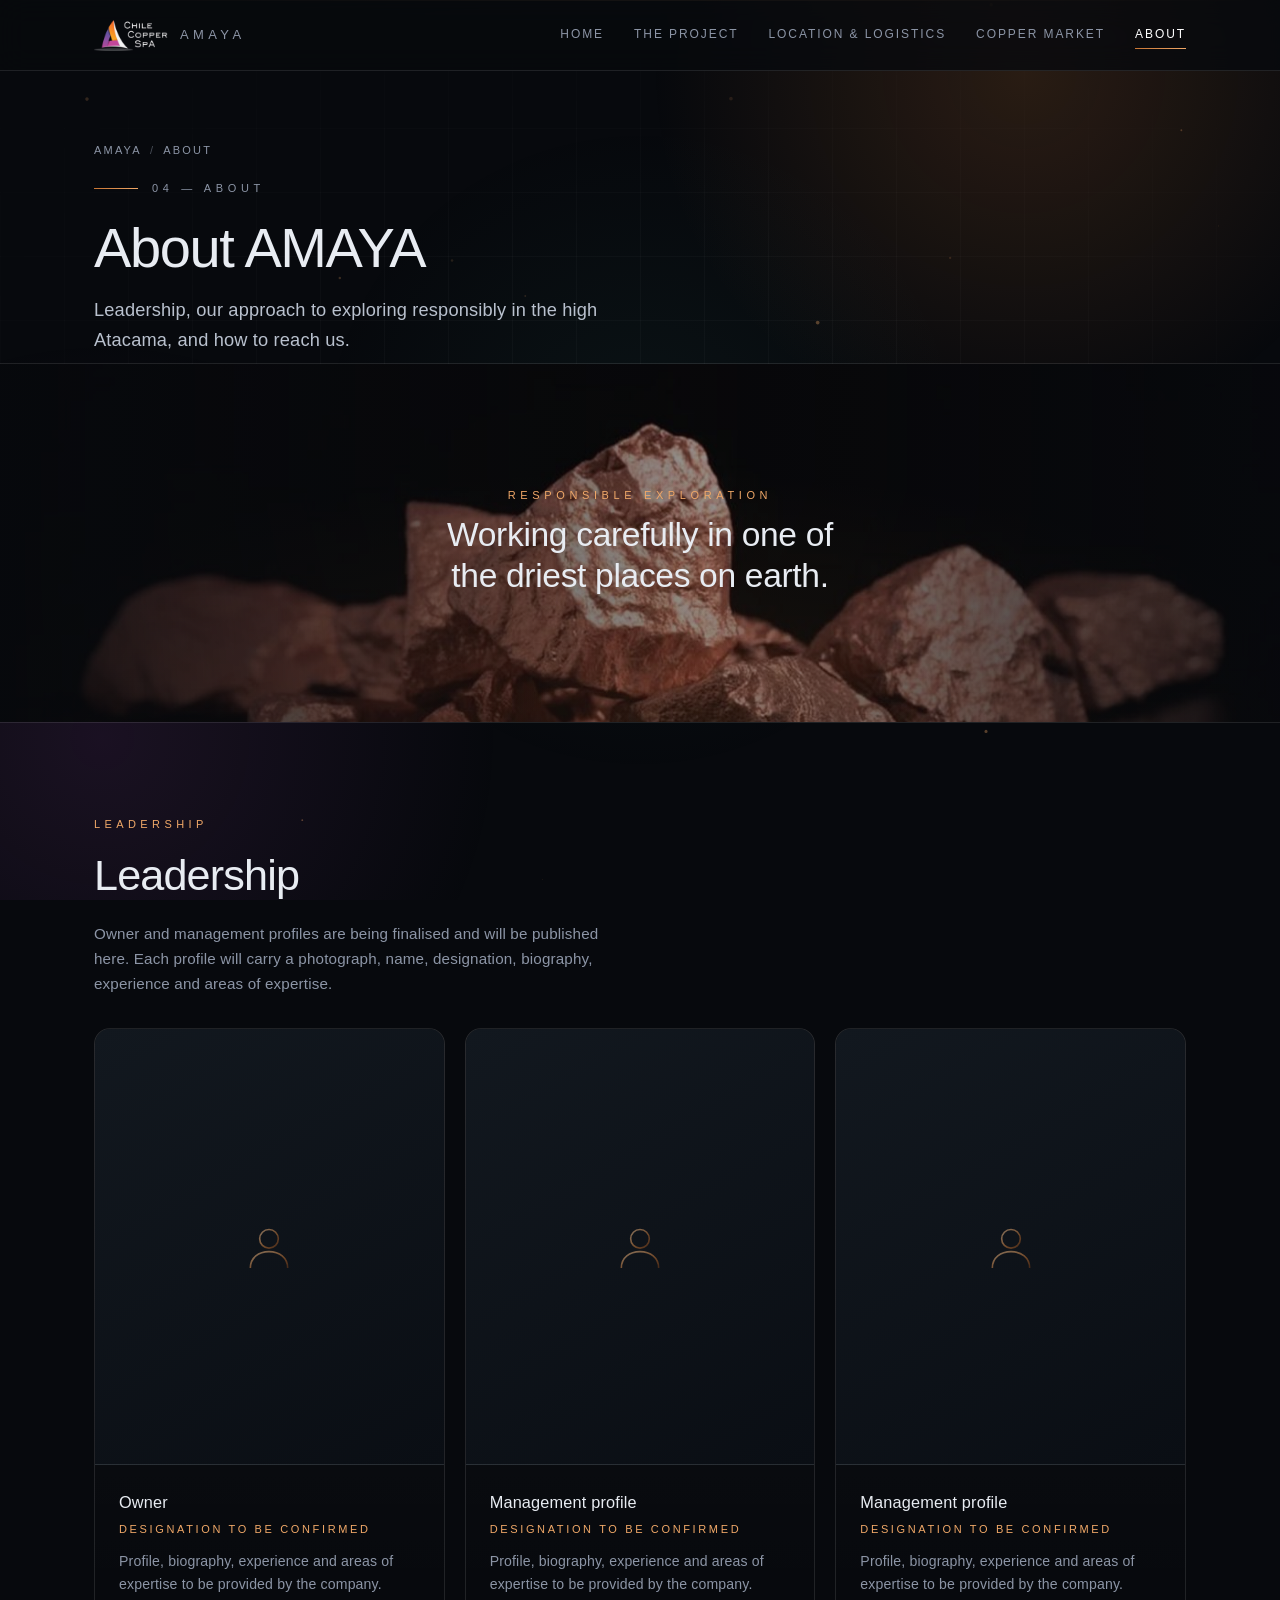
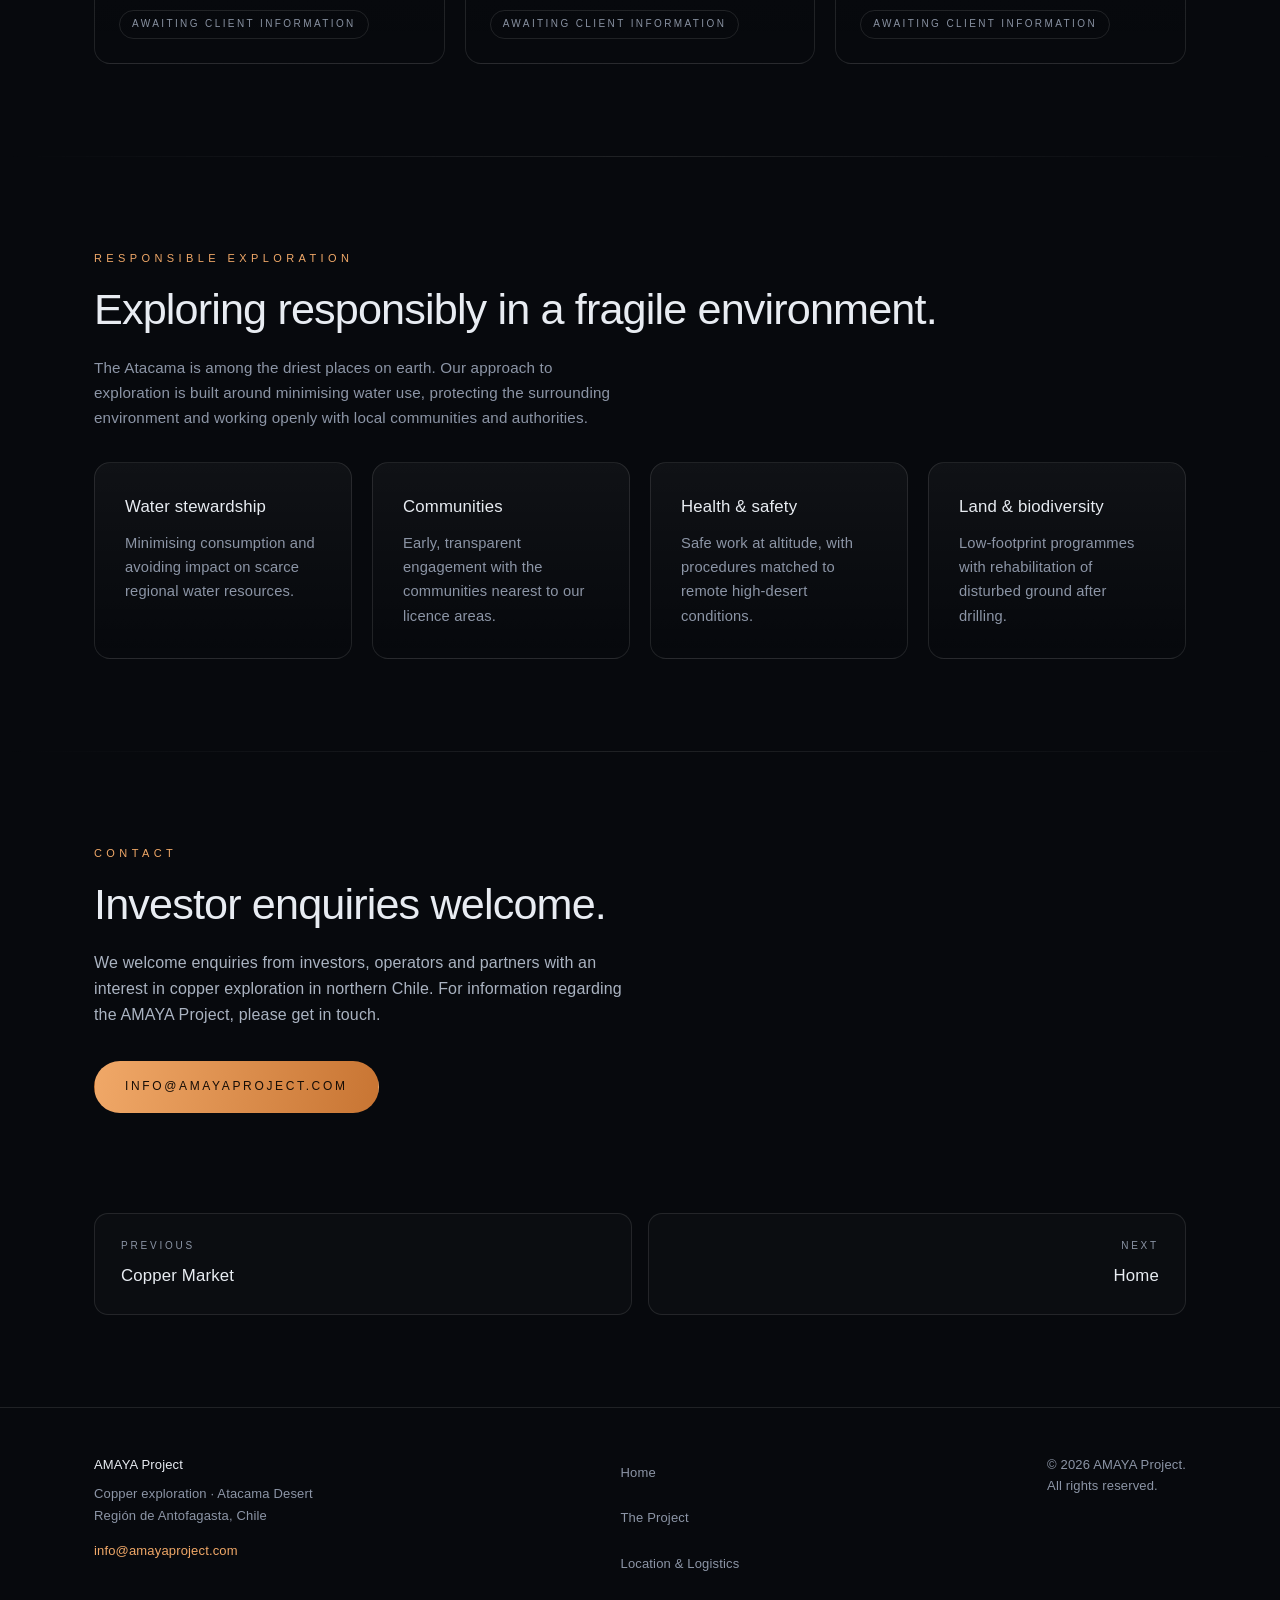
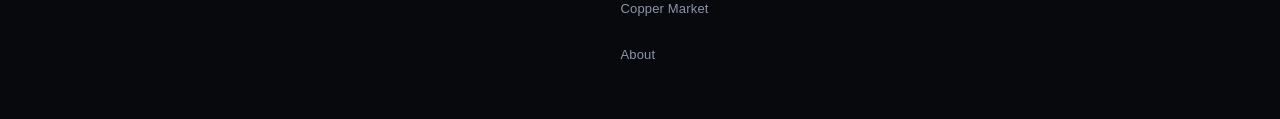
==== commit a94dd453: "Add imagery across pages Places six images across the five pages, one per page plus the home overvie" ====
--- a/about.html
+++ b/about.html
@@ -80,6 +80,12 @@
     </div>
   </section>
 
+  <div class="band">
+    <img src="copper-band.jpg" alt="Close view of copper-bearing ore" width="1400" height="518" loading="lazy" decoding="async">
+    <div class="veil"></div>
+    <div class="band-txt"><p class="big rise"><span class="k">Responsible exploration</span>Working carefully in one of the driest places on earth.</p></div>
+  </div>
+
   <section id="leadership" aria-labelledby="h2-lead">
     <div class="wrap">
       <p class="tag rise">Leadership</p>
--- a/styles.css
+++ b/styles.css
@@ -88,7 +88,9 @@
 @media(max-width:1000px){
   .burger{display:block}
   .nav ul{
-    position:fixed;inset:70px 0 0;display:flex;flex-direction:column;gap:0;
+    position:fixed;top:70px;left:0;right:0;
+    height:calc(100vh - 70px);height:calc(100dvh - 70px);
+    display:flex;flex-direction:column;gap:0;
     background:rgba(7,9,13,.97);backdrop-filter:blur(20px);-webkit-backdrop-filter:blur(20px);
     padding:18px 0 40px;overflow-y:auto;
     opacity:0;visibility:hidden;transform:translateY(-10px);
@@ -313,6 +315,11 @@
 .logi .note{font-size:.86rem;color:var(--muted);margin-top:10px}
 .src{font-size:11.5px;color:#8891a1;margin-top:26px;line-height:1.75;max-width:70ch}
 
+/* image credit line under bands and media */
+.imgnote{font-size:10.5px;letter-spacing:.16em;text-transform:uppercase;color:#6f7889;margin-top:10px}
+.band .imgnote{position:absolute;right:16px;bottom:12px;margin:0;z-index:3;color:rgba(255,255,255,.42)}
+@media(max-width:640px){.band .imgnote{right:12px;bottom:8px;font-size:9px}}
+
 /* ===== COPPER MARKET ===== */
 .market{
   border:1px solid var(--line);border-radius:20px;padding:44px 40px;
@@ -341,6 +348,17 @@
 .pending{display:inline-block;margin-top:14px;font-size:10px;letter-spacing:.24em;text-transform:uppercase;
   color:#8891a1;border:1px solid var(--line);border-radius:999px;padding:5px 12px}
 
+/* compact horizontal leadership cards on small screens */
+@media(max-width:640px){
+  .person{display:flex;align-items:stretch}
+  .portrait{width:104px;flex:none;aspect-ratio:auto;border-bottom:0;border-right:1px solid var(--line)}
+  .portrait svg{width:32px;height:32px}
+  .person .info{padding:18px 20px;flex:1;min-width:0}
+  .person h3{font-size:.98rem}
+  .person .role{margin-bottom:8px}
+  .pending{margin-top:10px}
+}
+
 /* geology strata */
 .strata svg{width:100%;height:auto}
 .vein{stroke-dasharray:1200;stroke-dashoffset:1200;transition:stroke-dashoffset 2.4s ease .2s}
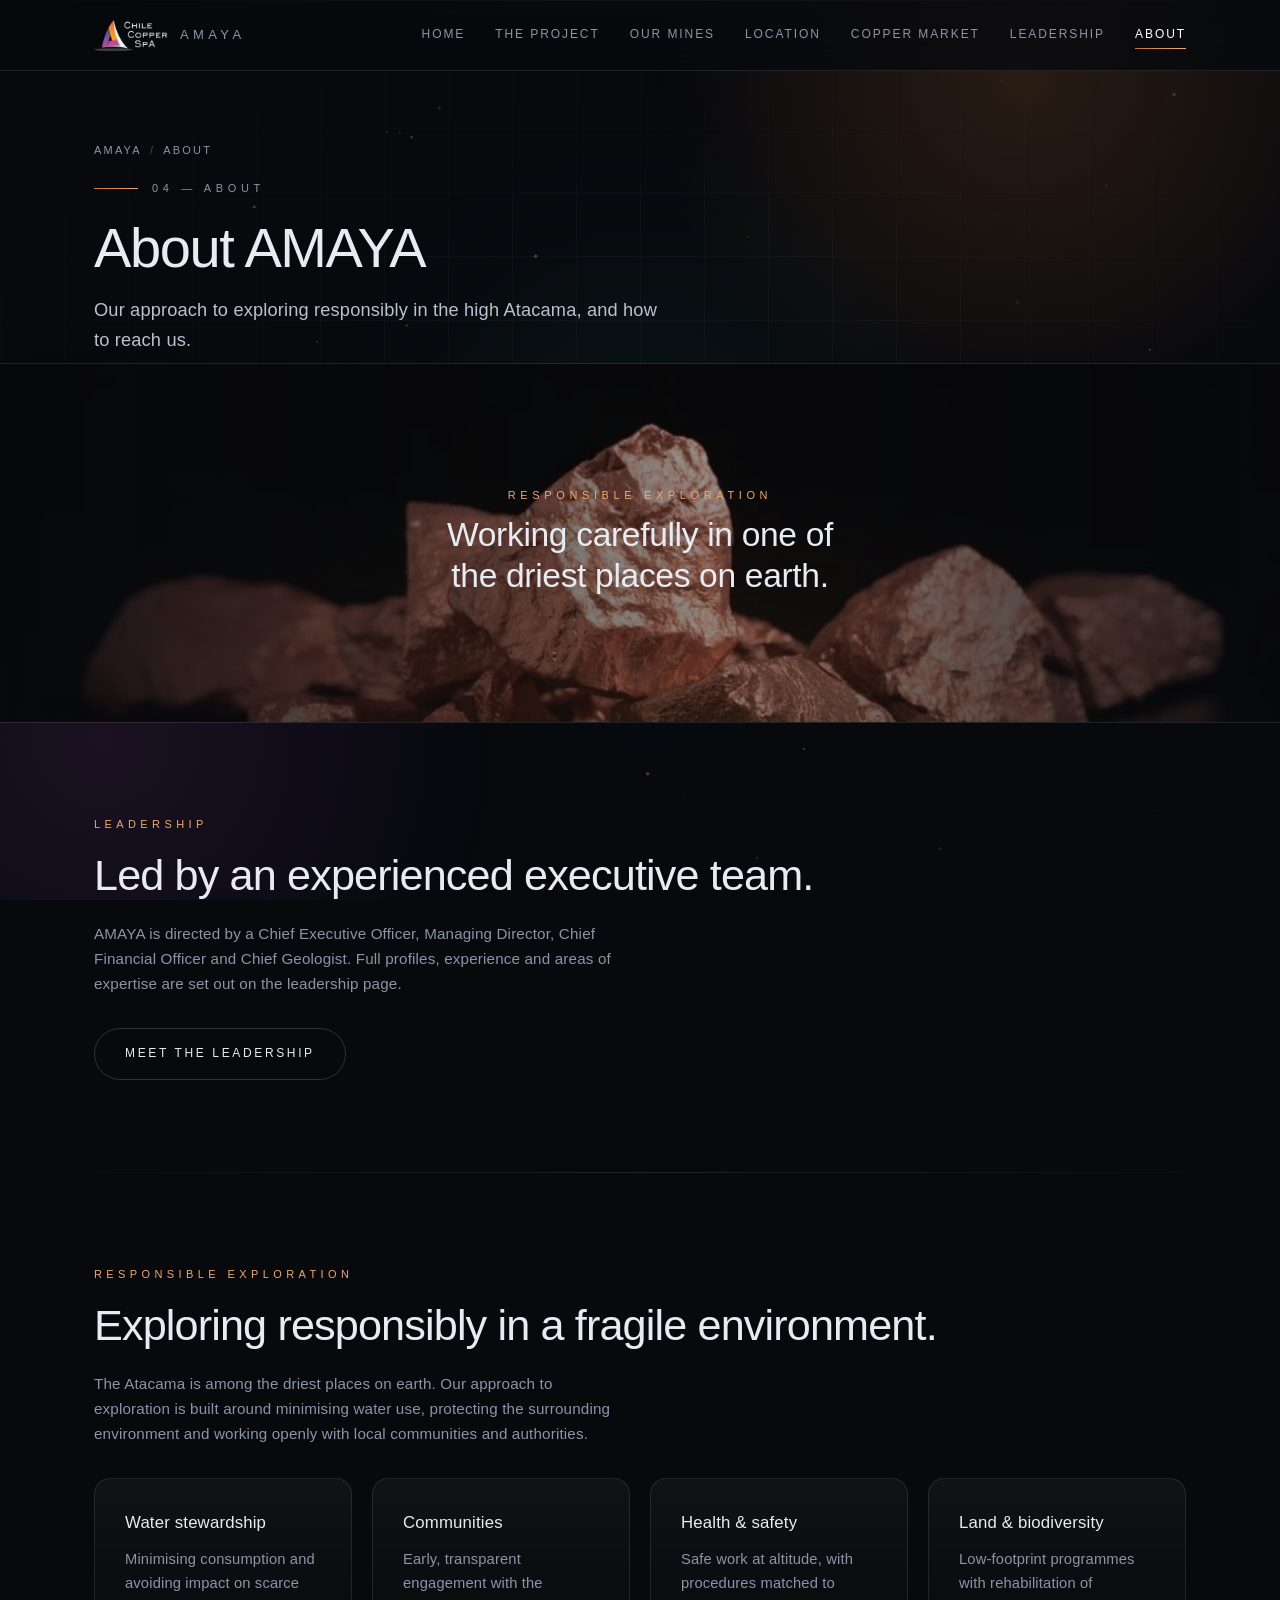
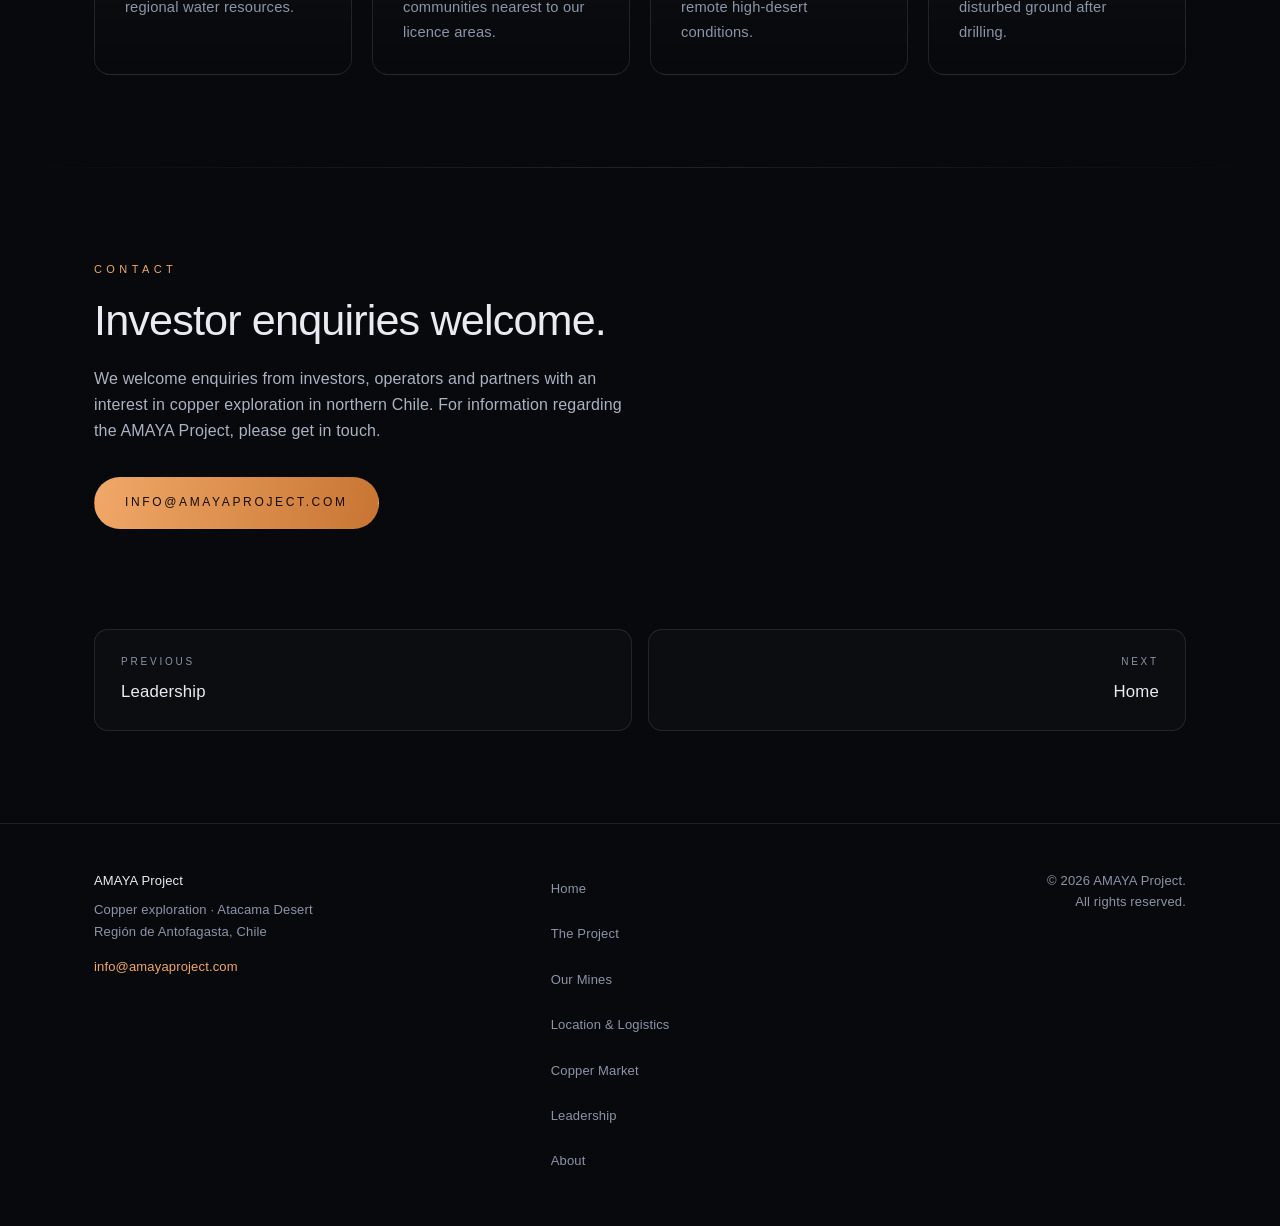
==== commit 833999a1: "Move leadership to its own page; About keeps responsible exploration and contact" ====
--- a/about.html
+++ b/about.html
@@ -3,21 +3,21 @@
 <head>
 <meta charset="UTF-8">
 <meta name="viewport" content="width=device-width, initial-scale=1">
-<title>About — Leadership & Contact | AMAYA</title>
-<meta name="description" content="Leadership and management of the AMAYA copper exploration project, our approach to responsible exploration in the Atacama Desert, and investor contact details.">
+<title>About — Responsible Exploration &amp; Contact | AMAYA</title>
+<meta name="description" content="AMAYA's approach to responsible exploration in the Atacama Desert, Chile, and investor contact details for the copper exploration project.">
 <meta name="theme-color" content="#07090d">
 <link rel="canonical" href="https://re1thraj97-tech.github.io/amaya-project-updated/about.html">
 <link rel="icon" href="logo.png">
 <meta property="og:type" content="website">
 <meta property="og:site_name" content="AMAYA Project">
-<meta property="og:title" content="About — Leadership & Contact | AMAYA">
-<meta property="og:description" content="Leadership and management of the AMAYA copper exploration project, our approach to responsible exploration in the Atacama Desert, and investor contact details.">
+<meta property="og:title" content="About — Responsible Exploration &amp; Contact | AMAYA">
+<meta property="og:description" content="AMAYA's approach to responsible exploration in the Atacama Desert, Chile, and investor contact details for the copper exploration project.">
 <meta property="og:url" content="https://re1thraj97-tech.github.io/amaya-project-updated/about.html">
 <meta property="og:image" content="https://re1thraj97-tech.github.io/amaya-project-updated/copper-band.jpg">
 <meta property="og:locale" content="en">
 <meta name="twitter:card" content="summary_large_image">
-<meta name="twitter:title" content="About — Leadership & Contact | AMAYA">
-<meta name="twitter:description" content="Leadership and management of the AMAYA copper exploration project, our approach to responsible exploration in the Atacama Desert, and investor contact details.">
+<meta name="twitter:title" content="About — Responsible Exploration &amp; Contact | AMAYA">
+<meta name="twitter:description" content="AMAYA's approach to responsible exploration in the Atacama Desert, Chile, and investor contact details for the copper exploration project.">
 <meta name="twitter:image" content="https://re1thraj97-tech.github.io/amaya-project-updated/copper-band.jpg">
 <link rel="stylesheet" href="styles.css">
 </head>
@@ -43,6 +43,10 @@
       <stop offset="0%" stop-color="#ffe3c4"/><stop offset="42%" stop-color="#f0a868"/>
       <stop offset="78%" stop-color="#b9682c"/><stop offset="100%" stop-color="#5e2f10"/>
     </radialGradient>
+    <linearGradient id="fe" x1="0" y1="0" x2="1" y2="1">
+      <stop offset="0%" stop-color="#cfd6df"/><stop offset="40%" stop-color="#93a0b0"/>
+      <stop offset="72%" stop-color="#5d6a7a"/><stop offset="100%" stop-color="#2e3844"/>
+    </linearGradient>
     <linearGradient id="sweepg" x1="0" y1="0" x2="1" y2="0">
       <stop offset="0%" stop-color="#4fbfa8" stop-opacity="0"/>
       <stop offset="72%" stop-color="#4fbfa8" stop-opacity=".13"/>
@@ -59,8 +63,10 @@
     <ul id="menu">
       <li><a href="index.html">Home</a></li>
       <li><a href="project.html">The Project</a></li>
-      <li><a href="location.html">Location &amp; Logistics</a></li>
+      <li><a href="mines.html">Our Mines</a></li>
+      <li><a href="location.html">Location</a></li>
       <li><a href="market.html">Copper Market</a></li>
+      <li><a href="leadership.html">Leadership</a></li>
       <li><a href="about.html" aria-current="page">About</a></li>
     </ul>
   </div>
@@ -76,7 +82,7 @@
       </nav>
       <p class="eyebrow rise">04 &mdash; About</p>
       <h1 class="rise">About AMAYA</h1>
-      <p class="lead rise">Leadership, our approach to exploring responsibly in the high Atacama, and how to reach us.</p>
+      <p class="lead rise">Our approach to exploring responsibly in the high Atacama, and how to reach us.</p>
     </div>
   </section>
 
@@ -86,52 +92,12 @@
     <div class="band-txt"><p class="big rise"><span class="k">Responsible exploration</span>Working carefully in one of the driest places on earth.</p></div>
   </div>
 
-  <section id="leadership" aria-labelledby="h2-lead">
+  <section id="leadership-brief" aria-labelledby="h2-lead">
     <div class="wrap">
       <p class="tag rise">Leadership</p>
-      <h2 class="rise" id="h2-lead">Leadership</h2>
-      <p class="sub rise">Owner and management profiles are being finalised and will be published here. Each profile will carry a photograph, name, designation, biography, experience and areas of expertise.</p>
-      <div class="people">
-        <article class="person rise">
-          <div class="portrait">
-            <img src="leader-1.jpg" alt="" loading="lazy" decoding="async">
-            <svg viewBox="0 0 48 48" fill="none" stroke="url(#cu)" stroke-width="1.4" aria-hidden="true">
-              <circle cx="24" cy="17" r="8"/><path d="M8 42c0-8.8 7.2-14 16-14s16 5.2 16 14"/>
-            </svg>
-          </div>
-          <div class="info">
-            <h3>Owner</h3><p class="role">Designation to be confirmed</p>
-            <p>Profile, biography, experience and areas of expertise to be provided by the company.</p>
-            <span class="pending">Awaiting client information</span>
-          </div>
-        </article>
-        <article class="person rise">
-          <div class="portrait">
-            <img src="leader-2.jpg" alt="" loading="lazy" decoding="async">
-            <svg viewBox="0 0 48 48" fill="none" stroke="url(#cu)" stroke-width="1.4" aria-hidden="true">
-              <circle cx="24" cy="17" r="8"/><path d="M8 42c0-8.8 7.2-14 16-14s16 5.2 16 14"/>
-            </svg>
-          </div>
-          <div class="info">
-            <h3>Management profile</h3><p class="role">Designation to be confirmed</p>
-            <p>Profile, biography, experience and areas of expertise to be provided by the company.</p>
-            <span class="pending">Awaiting client information</span>
-          </div>
-        </article>
-        <article class="person rise">
-          <div class="portrait">
-            <img src="leader-3.jpg" alt="" loading="lazy" decoding="async">
-            <svg viewBox="0 0 48 48" fill="none" stroke="url(#cu)" stroke-width="1.4" aria-hidden="true">
-              <circle cx="24" cy="17" r="8"/><path d="M8 42c0-8.8 7.2-14 16-14s16 5.2 16 14"/>
-            </svg>
-          </div>
-          <div class="info">
-            <h3>Management profile</h3><p class="role">Designation to be confirmed</p>
-            <p>Profile, biography, experience and areas of expertise to be provided by the company.</p>
-            <span class="pending">Awaiting client information</span>
-          </div>
-        </article>
-      </div>
+      <h2 class="rise" id="h2-lead">Led by an experienced executive team.</h2>
+      <p class="sub rise">AMAYA is directed by a Chief Executive Officer, Managing Director, Chief Financial Officer and Chief Geologist. Full profiles, experience and areas of expertise are set out on the leadership page.</p>
+      <div class="btns rise"><a class="cta" href="leadership.html">Meet the leadership</a></div>
     </div>
   </section>
 
@@ -163,7 +129,7 @@
   </section>
 
 <section style="padding-top:0"><div class="wrap"><div class="pager">
-  <a class="prev" href="market.html"><small>Previous</small><b>Copper Market</b></a>
+  <a class="prev" href="leadership.html"><small>Previous</small><b>Leadership</b></a>
   <a class="next" href="index.html"><small>Next</small><b>Home</b></a>
 </div></div></section>
 </main>
@@ -178,8 +144,10 @@
     <nav class="foot-links" aria-label="Footer">
         <a href="index.html">Home</a>
         <a href="project.html">The Project</a>
+        <a href="mines.html">Our Mines</a>
         <a href="location.html">Location &amp; Logistics</a>
         <a href="market.html">Copper Market</a>
+        <a href="leadership.html">Leadership</a>
         <a href="about.html">About</a>
     </nav>
     <div>&copy; <span id="yr">2026</span> AMAYA Project.<br>All rights reserved.</div>
@@ -216,14 +184,14 @@
       "@type": "WebPage",
       "@id": "https://re1thraj97-tech.github.io/amaya-project-updated/about.html#webpage",
       "url": "https://re1thraj97-tech.github.io/amaya-project-updated/about.html",
-      "name": "About — Leadership & Contact | AMAYA",
+      "name": "About — Responsible Exploration & Contact | AMAYA",
       "isPartOf": {
         "@id": "https://re1thraj97-tech.github.io/amaya-project-updated/#website"
       },
       "about": {
         "@id": "https://re1thraj97-tech.github.io/amaya-project-updated/#organization"
       },
-      "description": "Leadership, responsible exploration approach and investor contact details for the AMAYA copper exploration project in the Atacama Desert, Chile.",
+      "description": "Responsible exploration approach and investor contact details for the AMAYA copper exploration project in the Atacama Desert, Chile.",
       "inLanguage": "en"
     },
     {
--- a/styles.css
+++ b/styles.css
@@ -195,14 +195,16 @@
 @keyframes pulse{0%,100%{opacity:.35}50%{opacity:1}}
 
 /* ================= stats ================= */
-.stats{display:grid;grid-template-columns:repeat(auto-fit,minmax(168px,1fr));gap:1px;background:var(--line);border-block:1px solid var(--line)}
-.stat{background:var(--bg);padding:32px 22px;position:relative;overflow:hidden}
+.stats{display:grid;grid-template-columns:repeat(5,1fr);gap:1px;background:var(--line);border-block:1px solid var(--line)}
+.stat{background:var(--bg);padding:32px 22px;position:relative;overflow:hidden;text-align:center}
 .stat::before{content:"";position:absolute;left:0;top:0;height:2px;width:0;background:linear-gradient(90deg,var(--cu),transparent);transition:width .9s ease}
 .stat.in::before{width:100%}
 .stat b{display:block;font-size:clamp(1.7rem,4.2vw,2.6rem);font-weight:200;letter-spacing:-.02em;
   background:linear-gradient(180deg,#fff,#f0a868);-webkit-background-clip:text;background-clip:text;color:transparent}
 .stat small{display:block;margin-top:8px;font-size:11px;letter-spacing:.2em;text-transform:uppercase;color:var(--muted)}
-@media(max-width:520px){.stats{grid-template-columns:1fr 1fr}.stat{padding:24px 16px}}
+/* 5 tiles must always fill the row: no orphan cells at any width */
+@media(max-width:1000px){.stats{grid-template-columns:repeat(3,1fr)}.stat:last-child{grid-column:span 2}}
+@media(max-width:640px){.stats{grid-template-columns:repeat(2,1fr)}.stat:last-child{grid-column:1 / -1}.stat{padding:24px 16px}}
 
 /* ================= sections ================= */
 section{padding:92px 0}
@@ -212,7 +214,7 @@
 h3{font-weight:400}
 .sub{color:var(--muted);font-size:.95rem;margin-bottom:32px;max-width:62ch}
 p.body{color:#aab3c1;max-width:62ch;margin-bottom:18px}
-.split{display:grid;grid-template-columns:1fr 1fr;gap:56px;align-items:center}
+.split{display:grid;grid-template-columns:1fr 1fr;gap:56px;align-items:start}
 @media(max-width:860px){.split{grid-template-columns:1fr;gap:34px}}
 
 /* cards */
@@ -244,15 +246,15 @@
 /* ===== section nav cards (home) ===== */
 .navcards{display:grid;grid-template-columns:repeat(auto-fit,minmax(250px,1fr));gap:20px;margin-top:10px}
 .navcard{
-  display:block;border:1px solid var(--line);border-radius:16px;padding:32px 28px;
+  display:flex;flex-direction:column;border:1px solid var(--line);border-radius:16px;padding:32px 28px;
   background:linear-gradient(180deg,rgba(255,255,255,.04),rgba(255,255,255,0));
   transition:border-color .35s,transform .35s,background .35s;
 }
 .navcard:hover{border-color:rgba(200,117,51,.5);transform:translateY(-5px);background:linear-gradient(180deg,rgba(200,117,51,.10),rgba(255,255,255,0))}
 .navcard .n{font-size:11px;letter-spacing:.3em;text-transform:uppercase;color:var(--cu-lt);margin-bottom:14px}
 .navcard h3{font-size:1.2rem;font-weight:300;margin-bottom:10px}
-.navcard p{font-size:.9rem;color:var(--muted);margin-bottom:18px}
-.navcard .go{font-size:11px;letter-spacing:.24em;text-transform:uppercase;color:var(--cu-lt);display:flex;align-items:center;gap:8px}
+.navcard p{font-size:.9rem;color:var(--muted);margin-bottom:22px}
+.navcard .go{font-size:11px;letter-spacing:.16em;text-transform:uppercase;color:var(--cu-lt);display:flex;align-items:center;gap:8px;margin-top:auto}
 .navcard .go::after{content:"";width:7px;height:7px;border-right:1px solid var(--cu-lt);border-top:1px solid var(--cu-lt);transform:rotate(45deg);transition:transform .3s}
 .navcard:hover .go::after{transform:rotate(45deg) translate(3px,-3px)}
 
@@ -324,7 +326,7 @@
 .market{
   border:1px solid var(--line);border-radius:20px;padding:44px 40px;
   background:linear-gradient(140deg,rgba(200,117,51,.13),rgba(255,255,255,.02) 55%);
-  display:grid;grid-template-columns:1fr 1fr;gap:40px;align-items:center;
+  display:grid;grid-template-columns:1fr 1fr;gap:40px;align-items:start;
 }
 @media(max-width:820px){.market{grid-template-columns:1fr;padding:30px 24px;gap:24px}}
 .price{font-size:clamp(2.4rem,7vw,4rem);font-weight:200;line-height:1;letter-spacing:-.03em;
@@ -394,11 +396,13 @@
 
 /* footer */
 footer{border-top:1px solid var(--line);padding:46px 0;color:var(--muted);font-size:13px}
-.foot{display:flex;justify-content:space-between;gap:24px;flex-wrap:wrap;align-items:flex-start}
+.foot{display:grid;grid-template-columns:1.4fr 1fr 1fr;gap:40px;align-items:start}
+.foot>*:last-child{text-align:right}
 .foot-links{display:flex;gap:8px;flex-wrap:wrap;flex-direction:column}
 .foot-links a{padding:8px 0;min-height:34px;display:block}
 .foot-links a:hover{color:#fff}
-@media(max-width:640px){.foot{flex-direction:column;gap:18px}}
+@media(max-width:900px){.foot{grid-template-columns:1fr 1fr;gap:32px}.foot>*:last-child{text-align:left}}
+@media(max-width:560px){.foot{grid-template-columns:1fr;gap:26px}}
 
 /* reveal */
 .rise{opacity:0;transform:translateY(22px);transition:opacity .7s cubic-bezier(.22,.8,.3,1),transform .7s cubic-bezier(.22,.8,.3,1)}
@@ -414,3 +418,156 @@
   #dust{display:none}
   .nav ul{transition:none}
 }
+
+
+/* ===== FIELD VIDEO ===== */
+.vsec .vhead{display:flex;flex-wrap:wrap;align-items:baseline;justify-content:space-between;gap:14px;margin-bottom:26px}
+.vsec .vhead p.body{max-width:52ch;margin-top:10px}
+
+.vfig{margin:0}
+.vframe{
+  position:relative;overflow:hidden;border-radius:16px;border:1px solid var(--line);
+  background:linear-gradient(135deg,#0f141d,#0a0e15),radial-gradient(120% 90% at 30% 20%,rgba(200,117,51,.18),transparent 60%);
+  aspect-ratio:16/9;
+}
+.vframe video{position:absolute;inset:0;width:100%;height:100%;object-fit:cover;display:block;background:#0a0e15}
+.vframe[data-missing] video{display:none}
+
+/* portrait variant — vertical field clips */
+.vframe.vert{aspect-ratio:9/16;max-width:360px}
+.vgrid{display:grid;grid-template-columns:repeat(auto-fit,minmax(240px,1fr));gap:20px;align-items:start}
+@media(max-width:640px){.vframe.vert{max-width:none;margin-inline:auto}}
+
+/* empty-state placeholder — shown until the file exists */
+.vph{
+  position:absolute;inset:0;display:none;flex-direction:column;align-items:center;justify-content:center;
+  gap:12px;text-align:center;padding:24px;pointer-events:none;
+}
+.vframe[data-missing] .vph{display:flex}
+.vph .vico{width:44px;height:44px;opacity:.55}
+.vph .vlabel{font-size:11px;letter-spacing:.34em;text-transform:uppercase;color:var(--cu-lt)}
+.vph .vhint{font-size:.82rem;color:var(--muted);max-width:34ch;line-height:1.5}
+.vph .vspec{font-family:ui-monospace,SFMono-Regular,Menlo,monospace;font-size:10.5px;letter-spacing:.08em;color:#6f7889}
+
+.vcap{font-size:10.5px;letter-spacing:.16em;text-transform:uppercase;color:#6f7889;margin-top:12px}
+.vframe::after{
+  content:"";position:absolute;inset:0;border-radius:16px;pointer-events:none;
+  box-shadow:inset 0 0 0 1px rgba(200,117,51,.12);
+}
+@media(prefers-reduced-motion:reduce){.vframe video{animation:none}}
+
+/* ===== nav breathing room for the seven-item menu ===== */
+@media(min-width:1001px) and (max-width:1180px){.nav ul{gap:22px;font-size:11px}}
+
+/* ===== logistics: four access cards ===== */
+@media(min-width:821px){.logi{grid-template-columns:repeat(2,1fr)}}
+@media(min-width:1100px){.logi{grid-template-columns:repeat(4,1fr)}.logi .card{padding:28px 22px}}
+
+/* ===== homepage mining-asset cards ===== */
+.minecards{display:grid;grid-template-columns:repeat(auto-fit,minmax(280px,1fr));gap:20px;margin-top:10px}
+.minecard{
+  display:flex;flex-direction:column;border:1px solid var(--line);border-radius:16px;padding:32px 28px;
+  background:linear-gradient(180deg,rgba(255,255,255,.04),rgba(255,255,255,0));
+  transition:border-color .35s,transform .35s,background .35s;
+}
+.minecard:hover{border-color:rgba(200,117,51,.5);transform:translateY(-5px);background:linear-gradient(180deg,rgba(200,117,51,.10),rgba(255,255,255,0))}
+.minecard .mc-ico{display:block;width:44px;height:44px;margin-bottom:18px}
+.minecard .mc-ico svg{width:100%;height:100%}
+.minecard h3{font-size:1.12rem;margin-bottom:10px}
+.minecard p{font-size:.9rem;color:var(--muted);flex:1}
+
+/* ===== mine sections ===== */
+.mine-head{display:flex;align-items:center;gap:20px;flex-wrap:wrap;margin-bottom:26px}
+.mine-head .mine-ico{width:52px;height:52px;flex:none}
+.mine-head .mine-ico svg{width:100%;height:100%}
+.mine-head h2{margin:0}
+.mine-head .tag{margin-bottom:4px}
+.mine-head .status{
+  margin-left:auto;font-size:10px;letter-spacing:.24em;text-transform:uppercase;color:var(--cu-lt);
+  border:1px solid rgba(200,117,51,.42);border-radius:999px;padding:7px 15px;white-space:nowrap;
+}
+.mine-body{display:grid;grid-template-columns:1.15fr .85fr;gap:40px;align-items:start}
+@media(max-width:860px){.mine-body{grid-template-columns:1fr;gap:30px}.mine-head .status{margin-left:0}}
+.spec dd.pend{color:#7c8595;font-style:italic}
+
+.mine-hero{
+  position:relative;margin:34px 0 0;border-radius:18px;overflow:hidden;border:1px solid var(--line);
+  aspect-ratio:2/1;display:grid;place-items:center;
+}
+.mine-hero img{position:absolute;inset:0;width:100%;height:100%;object-fit:cover}
+.mine-hero .ph-note{position:relative;text-align:center;padding:24px;display:flex;flex-direction:column;gap:8px}
+.mine-hero img:not([data-missing]) ~ .ph-note{display:none}
+.ph-note span{font-size:11px;letter-spacing:.34em;text-transform:uppercase;color:var(--cu-lt)}
+.ph-note small{font-family:ui-monospace,SFMono-Regular,Menlo,monospace;font-size:10.5px;letter-spacing:.06em;color:#6f7889}
+@media(max-width:640px){.mine-hero{aspect-ratio:4/3}}
+
+.gal-h,.mini-h{font-size:11px;letter-spacing:.3em;text-transform:uppercase;color:var(--cu-lt);margin:38px 0 16px}
+.gal{display:grid;grid-template-columns:repeat(3,1fr);gap:16px}
+@media(max-width:720px){.gal{grid-template-columns:1fr 1fr;gap:12px}}
+.gitem{
+  position:relative;display:block;padding:0;border:1px solid var(--line);border-radius:14px;overflow:hidden;
+  aspect-ratio:3/2;cursor:pointer;background:linear-gradient(135deg,#0f141d,#0a0e15);
+  transition:border-color .35s,transform .35s;
+}
+.gitem:hover{border-color:rgba(200,117,51,.5);transform:translateY(-3px)}
+.gitem:focus-visible{outline:2px solid var(--cu-lt);outline-offset:3px}
+.gitem img{position:absolute;inset:0;width:100%;height:100%;object-fit:cover;transition:transform .6s}
+.gitem:hover img{transform:scale(1.05)}
+.gitem .ph-mini{position:absolute;inset:0;display:grid;place-items:center;padding:12px;text-align:center}
+.gitem img:not([data-missing]) ~ .ph-mini{display:none}
+.gitem .ph-mini small{font-family:ui-monospace,SFMono-Regular,Menlo,monospace;font-size:10px;color:#6f7889;letter-spacing:.04em}
+
+/* ===== lightbox ===== */
+.lbox{
+  position:fixed;inset:0;z-index:200;display:none;align-items:center;justify-content:center;padding:5vmin;
+  background:rgba(4,6,9,.94);backdrop-filter:blur(10px);-webkit-backdrop-filter:blur(10px);
+}
+.lbox[open],.lbox.on{display:flex}
+.lbox img{max-width:100%;max-height:82vh;border-radius:10px;border:1px solid var(--line-2);object-fit:contain}
+.lbox figcaption{margin-top:14px;font-size:11px;letter-spacing:.2em;text-transform:uppercase;color:var(--muted);text-align:center}
+.lbox figure{margin:0;display:flex;flex-direction:column;align-items:center;max-width:1200px}
+.lbox .lclose{
+  position:absolute;top:18px;right:18px;width:44px;height:44px;border-radius:12px;cursor:pointer;
+  border:1px solid var(--line-2);background:rgba(255,255,255,.04);color:#fff;font-size:20px;line-height:1;
+}
+.lbox .lclose:hover{border-color:rgba(200,117,51,.55)}
+.lbox .lnav{
+  position:absolute;top:50%;transform:translateY(-50%);width:48px;height:48px;border-radius:50%;cursor:pointer;
+  border:1px solid var(--line-2);background:rgba(255,255,255,.04);color:#fff;font-size:18px;line-height:1;
+}
+.lbox .lprev{left:14px}.lbox .lnext{right:14px}
+.lbox .lnav:hover{border-color:rgba(200,117,51,.55)}
+@media(max-width:640px){.lbox .lnav{width:40px;height:40px}}
+
+/* ===== featured leadership profile ===== */
+.feature{display:grid;grid-template-columns:.8fr 1.2fr;gap:46px;align-items:start;margin-top:10px}
+@media(max-width:900px){.feature{grid-template-columns:1fr;gap:28px}}
+.portrait-lg{aspect-ratio:4/5;border-radius:18px;overflow:hidden;border:1px solid var(--line);border-bottom:1px solid var(--line)}
+.portrait-lg svg{width:82px;height:82px}
+.ph-cap{margin-top:10px;font-family:ui-monospace,SFMono-Regular,Menlo,monospace;font-size:10px;color:#6f7889;letter-spacing:.04em;word-break:break-all}
+.feature-body h2{font-size:clamp(1.7rem,3.4vw,2.5rem);margin-bottom:8px}
+.role-lg{font-size:11px;letter-spacing:.3em;text-transform:uppercase;color:var(--cu-lt);margin-bottom:22px}
+.feature-body .body + .body{margin-top:14px}
+.chips{list-style:none;display:flex;flex-wrap:wrap;gap:10px;padding:0}
+.chips li{
+  font-size:11px;letter-spacing:.1em;color:var(--muted);border:1px solid var(--line);
+  border-radius:999px;padding:8px 14px;background:rgba(255,255,255,.02);
+}
+.plain-chips li{border-style:dashed}
+
+/* text-only stat tiles */
+.stat b.txt{font-size:clamp(1.1rem,2.4vw,1.7rem);letter-spacing:.02em}
+
+/* four-tile stat band (mines) — explicit columns, no empty cell */
+.stats.four{grid-template-columns:repeat(4,1fr)}
+@media(max-width:1000px){.stats.four{grid-template-columns:repeat(2,1fr)}.stats.four .stat:last-child{grid-column:auto}}
+@media(max-width:640px){.stats.four{grid-template-columns:repeat(2,1fr)}.stats.four .stat:last-child{grid-column:auto}}
+
+/* filename hints disappear once the photograph is supplied */
+.feature-media:has(img:not([data-missing])) .ph-cap{display:none}
+
+/* featured portrait must not inherit the compact card portrait rules */
+@media(max-width:640px){
+  .portrait-lg{width:100%;max-width:320px;aspect-ratio:4/5;border:1px solid var(--line);border-right:1px solid var(--line)}
+  .portrait-lg svg{width:64px;height:64px}
+}
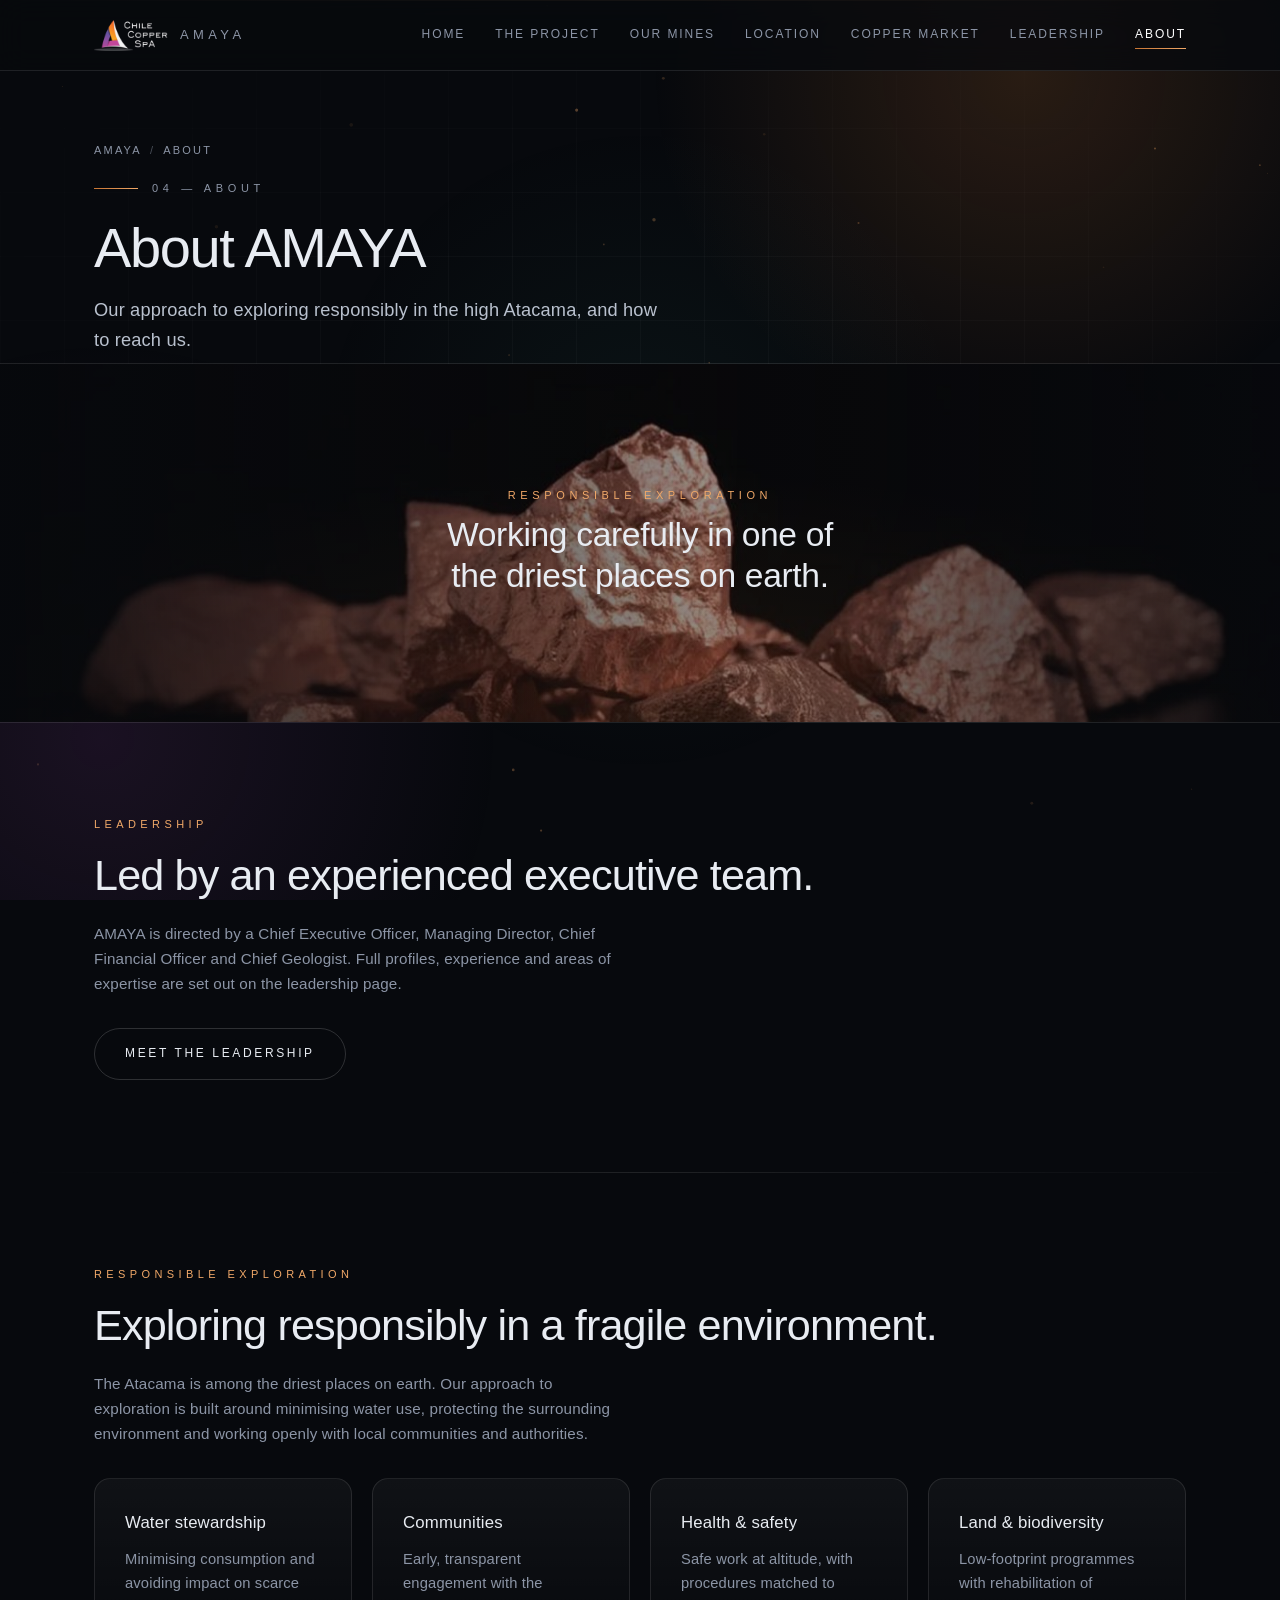
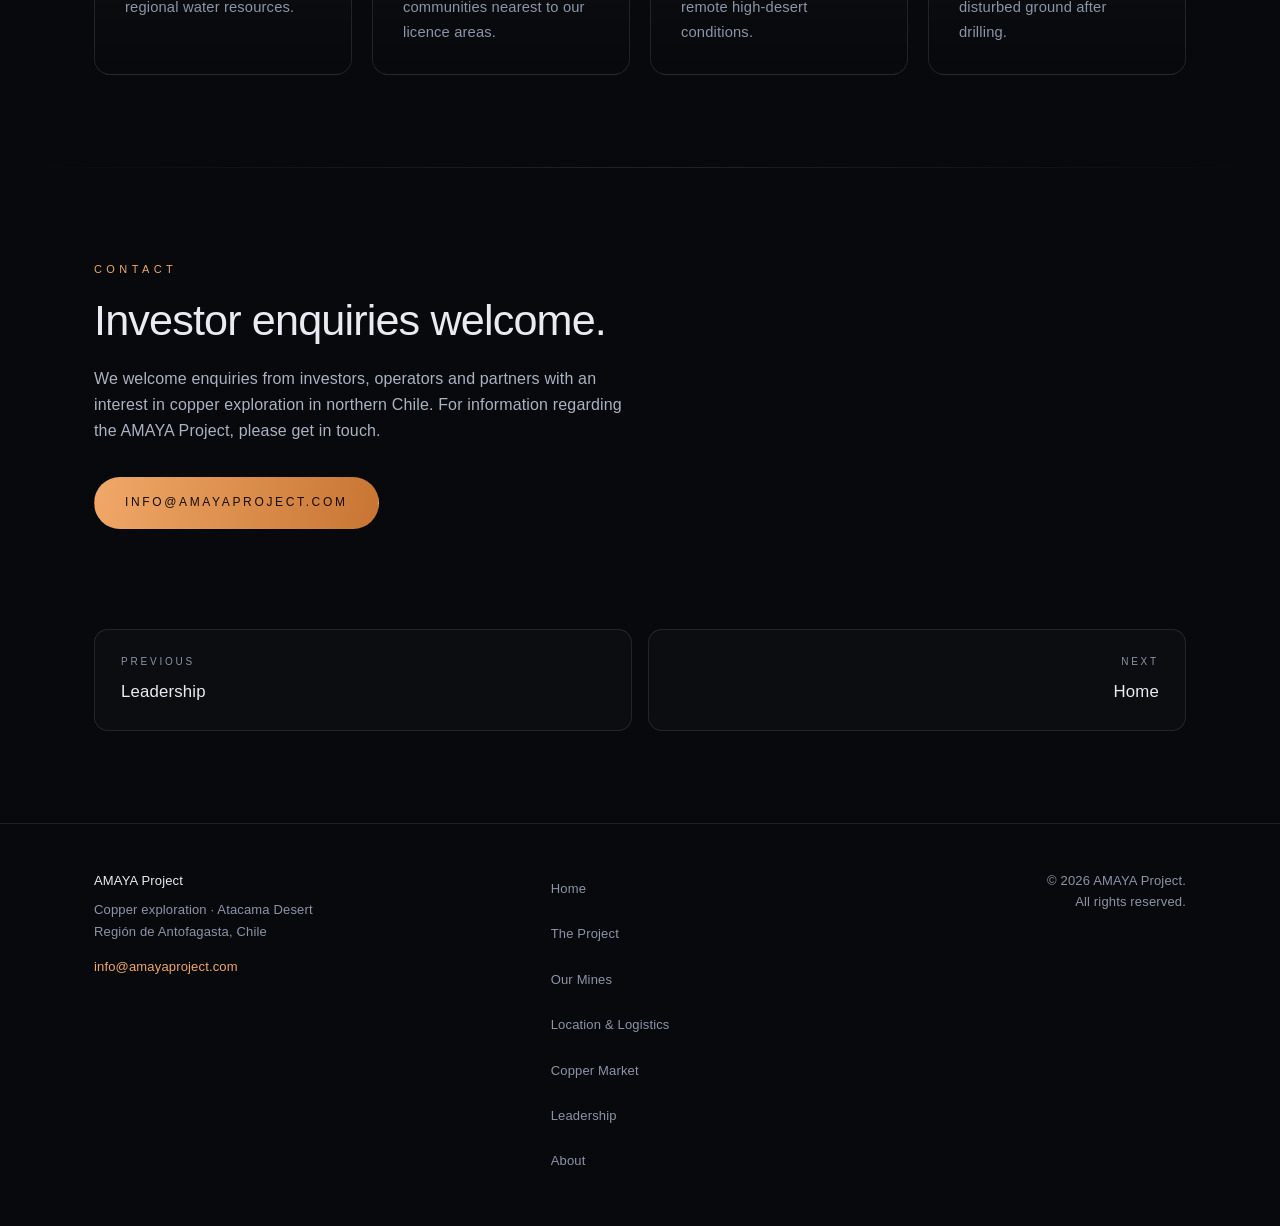
==== commit 0e36b4aa: "Load images eagerly: no lazy loading, so nothing decodes mid-scroll" ====
--- a/about.html
+++ b/about.html
@@ -87,7 +87,7 @@
   </section>
 
   <div class="band">
-    <img src="copper-band.jpg" alt="Close view of copper-bearing ore" width="1400" height="518" loading="lazy" decoding="async">
+    <img src="copper-band.jpg" alt="Close view of copper-bearing ore" width="1400" height="518" loading="eager" decoding="async">
     <div class="veil"></div>
     <div class="band-txt"><p class="big rise"><span class="k">Responsible exploration</span>Working carefully in one of the driest places on earth.</p></div>
   </div>
--- a/styles.css
+++ b/styles.css
@@ -571,3 +571,6 @@
   .portrait-lg{width:100%;max-width:320px;aspect-ratio:4/5;border:1px solid var(--line);border-right:1px solid var(--line)}
   .portrait-lg svg{width:64px;height:64px}
 }
+
+/* gallery: three tiles in a two-column grid — the last one spans, no empty cell */
+@media(max-width:720px){.gal .gitem:last-child{grid-column:1 / -1;aspect-ratio:2/1}}
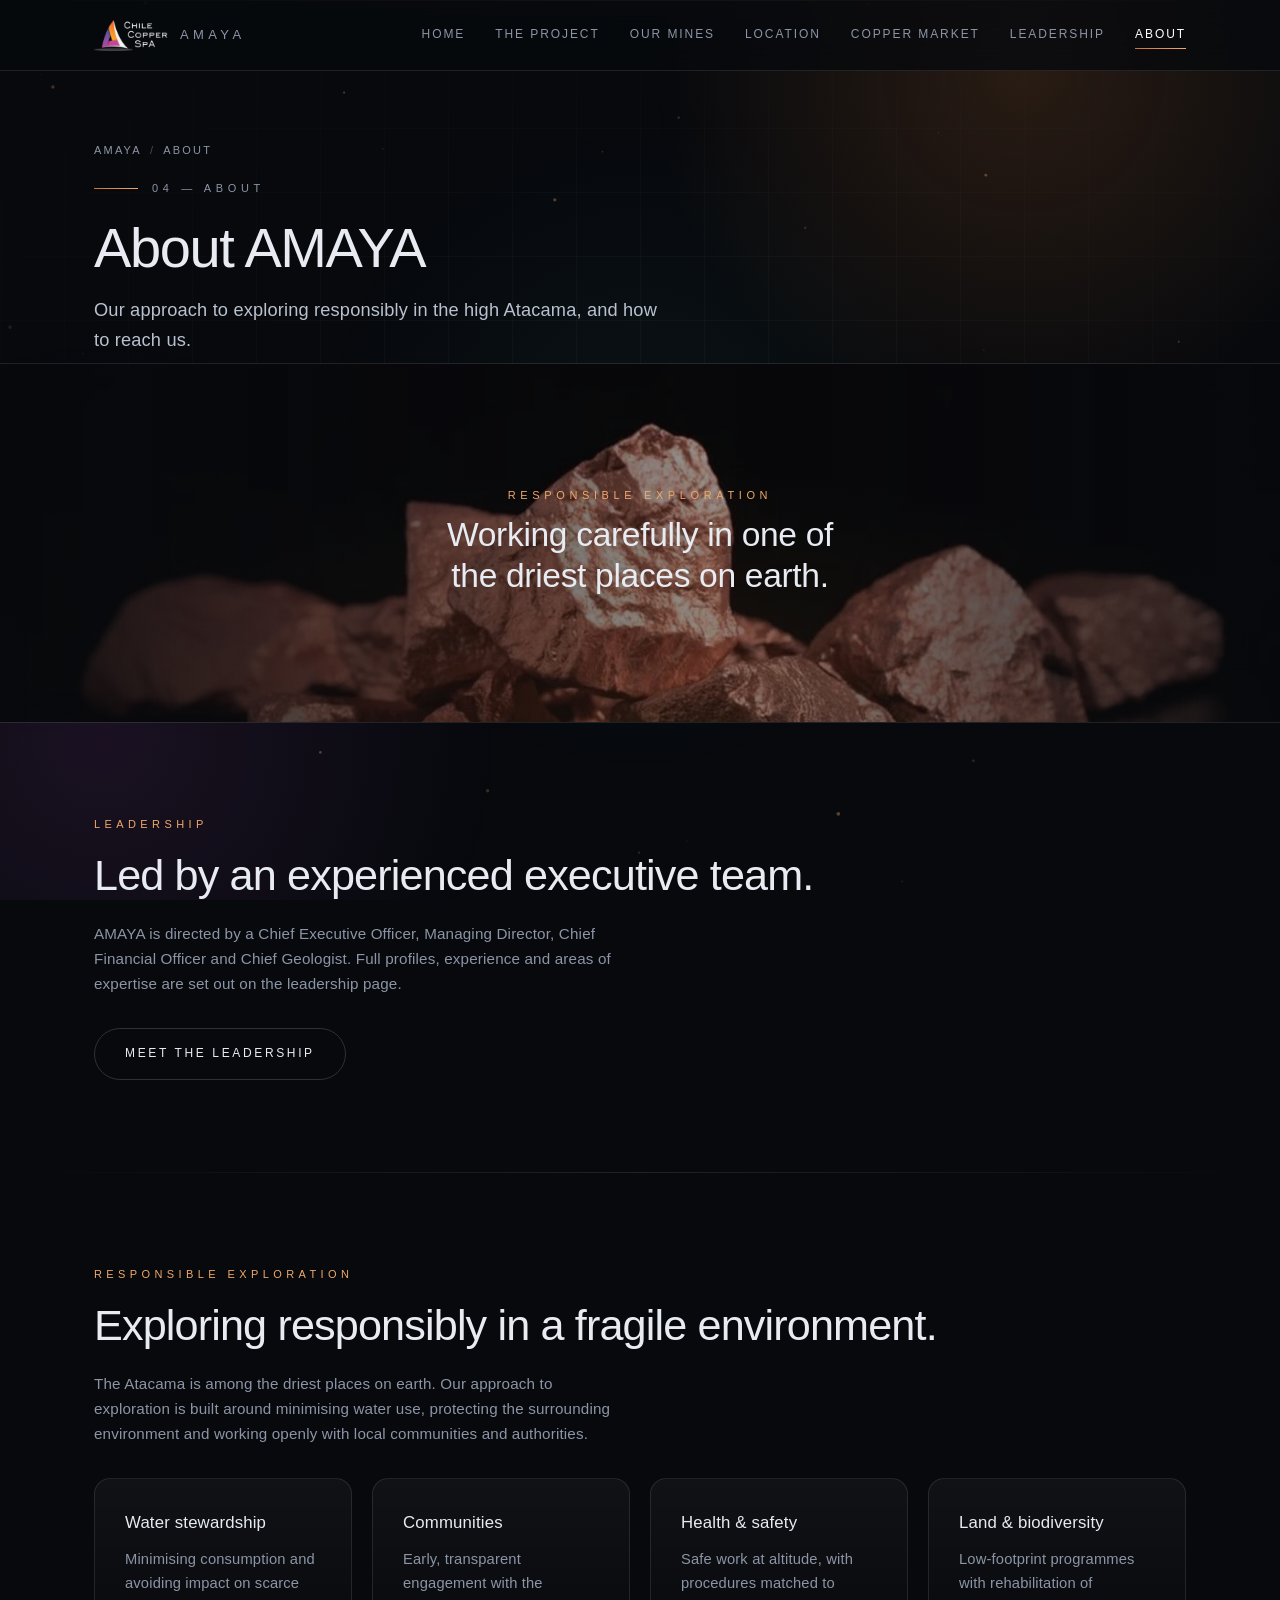
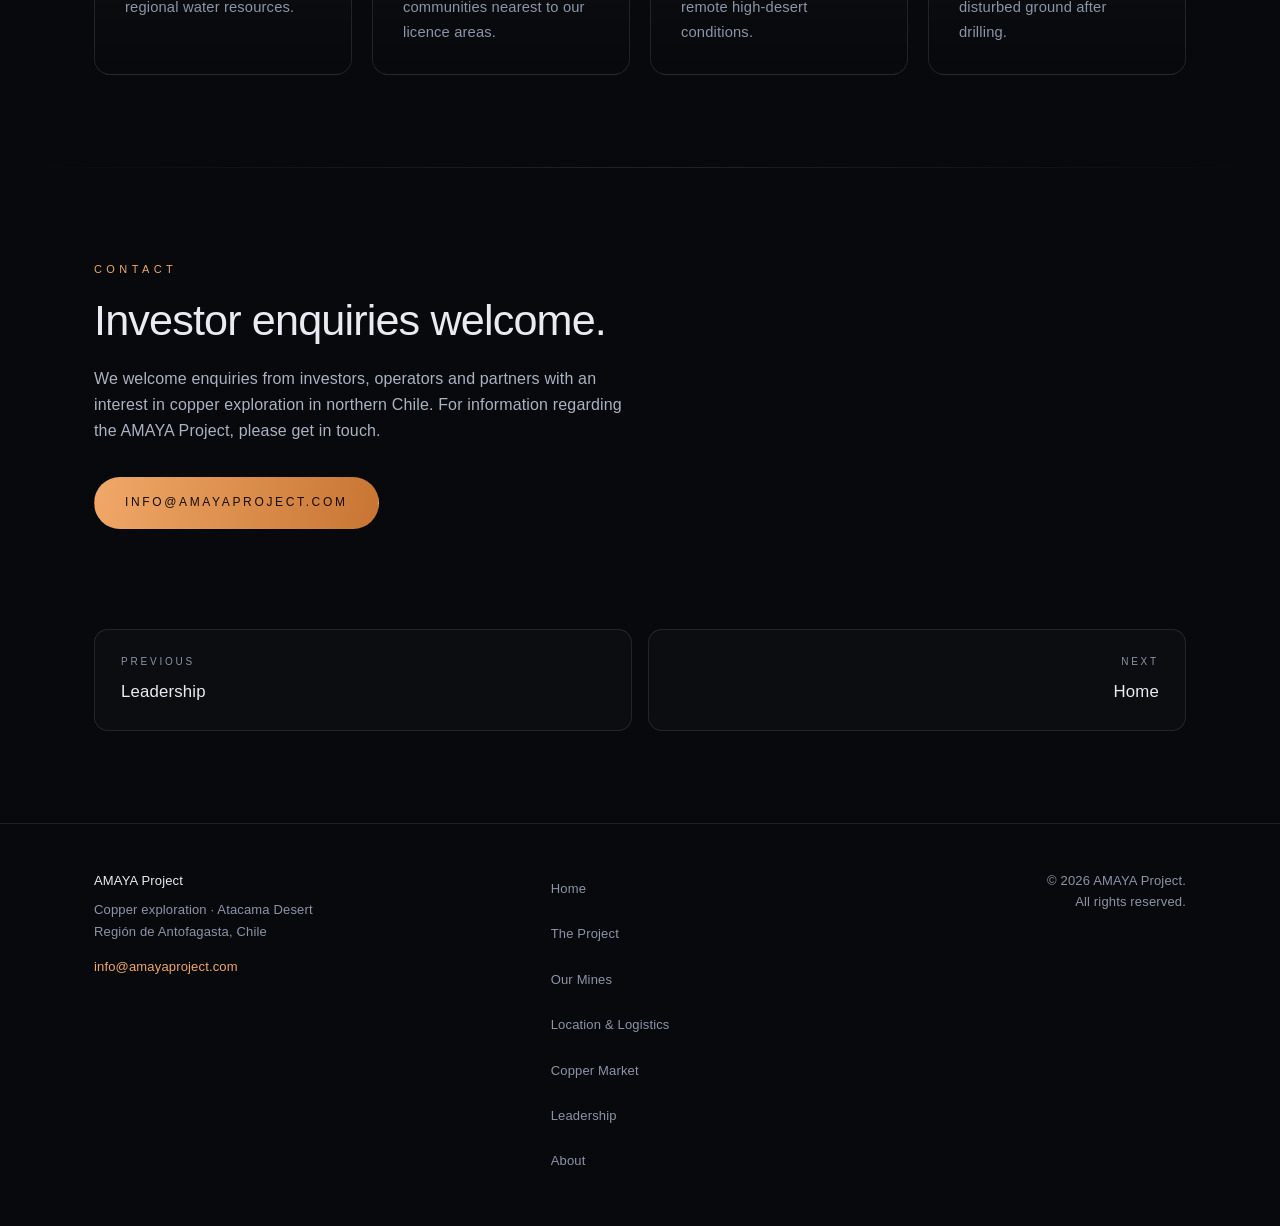
==== commit 6bffc8db: "Clean page URLs: drop .html from internal links, canonicals, OG, JSON-LD and sitemap Files stay as x" ====
--- a/about.html
+++ b/about.html
@@ -6,13 +6,13 @@
 <title>About — Responsible Exploration &amp; Contact | AMAYA</title>
 <meta name="description" content="AMAYA's approach to responsible exploration in the Atacama Desert, Chile, and investor contact details for the copper exploration project.">
 <meta name="theme-color" content="#07090d">
-<link rel="canonical" href="https://re1thraj97-tech.github.io/amaya-project-updated/about.html">
+<link rel="canonical" href="https://re1thraj97-tech.github.io/amaya-project-updated/about">
 <link rel="icon" href="logo.png">
 <meta property="og:type" content="website">
 <meta property="og:site_name" content="AMAYA Project">
 <meta property="og:title" content="About — Responsible Exploration &amp; Contact | AMAYA">
 <meta property="og:description" content="AMAYA's approach to responsible exploration in the Atacama Desert, Chile, and investor contact details for the copper exploration project.">
-<meta property="og:url" content="https://re1thraj97-tech.github.io/amaya-project-updated/about.html">
+<meta property="og:url" content="https://re1thraj97-tech.github.io/amaya-project-updated/about">
 <meta property="og:image" content="https://re1thraj97-tech.github.io/amaya-project-updated/copper-band.jpg">
 <meta property="og:locale" content="en">
 <meta name="twitter:card" content="summary_large_image">
@@ -56,18 +56,18 @@
 </svg>
 <header>
   <div class="wrap nav">
-    <a class="brand" href="index.html" aria-label="AMAYA Project — home"><img src="logo.png" alt="AMAYA Project logo" width="110" height="32"><span>Amaya</span></a>
+    <a class="brand" href="./" aria-label="AMAYA Project — home"><img src="logo.png" alt="AMAYA Project logo" width="110" height="32"><span>Amaya</span></a>
     <button class="burger" id="burger" type="button" aria-expanded="false" aria-controls="menu" aria-label="Open navigation menu">
       <span></span><span></span><span></span>
     </button>
     <ul id="menu">
-      <li><a href="index.html">Home</a></li>
-      <li><a href="project.html">The Project</a></li>
-      <li><a href="mines.html">Our Mines</a></li>
-      <li><a href="location.html">Location</a></li>
-      <li><a href="market.html">Copper Market</a></li>
-      <li><a href="leadership.html">Leadership</a></li>
-      <li><a href="about.html" aria-current="page">About</a></li>
+      <li><a href="./">Home</a></li>
+      <li><a href="project">The Project</a></li>
+      <li><a href="mines">Our Mines</a></li>
+      <li><a href="location">Location</a></li>
+      <li><a href="market">Copper Market</a></li>
+      <li><a href="leadership">Leadership</a></li>
+      <li><a href="about" aria-current="page">About</a></li>
     </ul>
   </div>
   <div id="prog" aria-hidden="true"></div>
@@ -78,7 +78,7 @@
   <section class="phead">
     <div class="wrap">
       <nav class="crumbs" aria-label="Breadcrumb">
-        <a href="index.html">Amaya</a><span>/</span>About
+        <a href="./">Amaya</a><span>/</span>About
       </nav>
       <p class="eyebrow rise">04 &mdash; About</p>
       <h1 class="rise">About AMAYA</h1>
@@ -97,7 +97,7 @@
       <p class="tag rise">Leadership</p>
       <h2 class="rise" id="h2-lead">Led by an experienced executive team.</h2>
       <p class="sub rise">AMAYA is directed by a Chief Executive Officer, Managing Director, Chief Financial Officer and Chief Geologist. Full profiles, experience and areas of expertise are set out on the leadership page.</p>
-      <div class="btns rise"><a class="cta" href="leadership.html">Meet the leadership</a></div>
+      <div class="btns rise"><a class="cta" href="leadership">Meet the leadership</a></div>
     </div>
   </section>
 
@@ -129,8 +129,8 @@
   </section>
 
 <section style="padding-top:0"><div class="wrap"><div class="pager">
-  <a class="prev" href="leadership.html"><small>Previous</small><b>Leadership</b></a>
-  <a class="next" href="index.html"><small>Next</small><b>Home</b></a>
+  <a class="prev" href="leadership"><small>Previous</small><b>Leadership</b></a>
+  <a class="next" href="./"><small>Next</small><b>Home</b></a>
 </div></div></section>
 </main>
 
@@ -142,13 +142,13 @@
       <div style="margin-top:14px"><a href="mailto:info@amayaproject.com" style="color:var(--cu-lt)">info@amayaproject.com</a></div>
     </div>
     <nav class="foot-links" aria-label="Footer">
-        <a href="index.html">Home</a>
-        <a href="project.html">The Project</a>
-        <a href="mines.html">Our Mines</a>
-        <a href="location.html">Location &amp; Logistics</a>
-        <a href="market.html">Copper Market</a>
-        <a href="leadership.html">Leadership</a>
-        <a href="about.html">About</a>
+        <a href="./">Home</a>
+        <a href="project">The Project</a>
+        <a href="mines">Our Mines</a>
+        <a href="location">Location &amp; Logistics</a>
+        <a href="market">Copper Market</a>
+        <a href="leadership">Leadership</a>
+        <a href="about">About</a>
     </nav>
     <div>&copy; <span id="yr">2026</span> AMAYA Project.<br>All rights reserved.</div>
   </div>
@@ -182,8 +182,8 @@
     },
     {
       "@type": "WebPage",
-      "@id": "https://re1thraj97-tech.github.io/amaya-project-updated/about.html#webpage",
-      "url": "https://re1thraj97-tech.github.io/amaya-project-updated/about.html",
+      "@id": "https://re1thraj97-tech.github.io/amaya-project-updated/about#webpage",
+      "url": "https://re1thraj97-tech.github.io/amaya-project-updated/about",
       "name": "About — Responsible Exploration & Contact | AMAYA",
       "isPartOf": {
         "@id": "https://re1thraj97-tech.github.io/amaya-project-updated/#website"
@@ -196,7 +196,7 @@
     },
     {
       "@type": "BreadcrumbList",
-      "@id": "https://re1thraj97-tech.github.io/amaya-project-updated/about.html#breadcrumb",
+      "@id": "https://re1thraj97-tech.github.io/amaya-project-updated/about#breadcrumb",
       "itemListElement": [
         {
           "@type": "ListItem",
@@ -208,7 +208,7 @@
           "@type": "ListItem",
           "position": 2,
           "name": "About",
-          "item": "https://re1thraj97-tech.github.io/amaya-project-updated/about.html"
+          "item": "https://re1thraj97-tech.github.io/amaya-project-updated/about"
         }
       ]
     }
